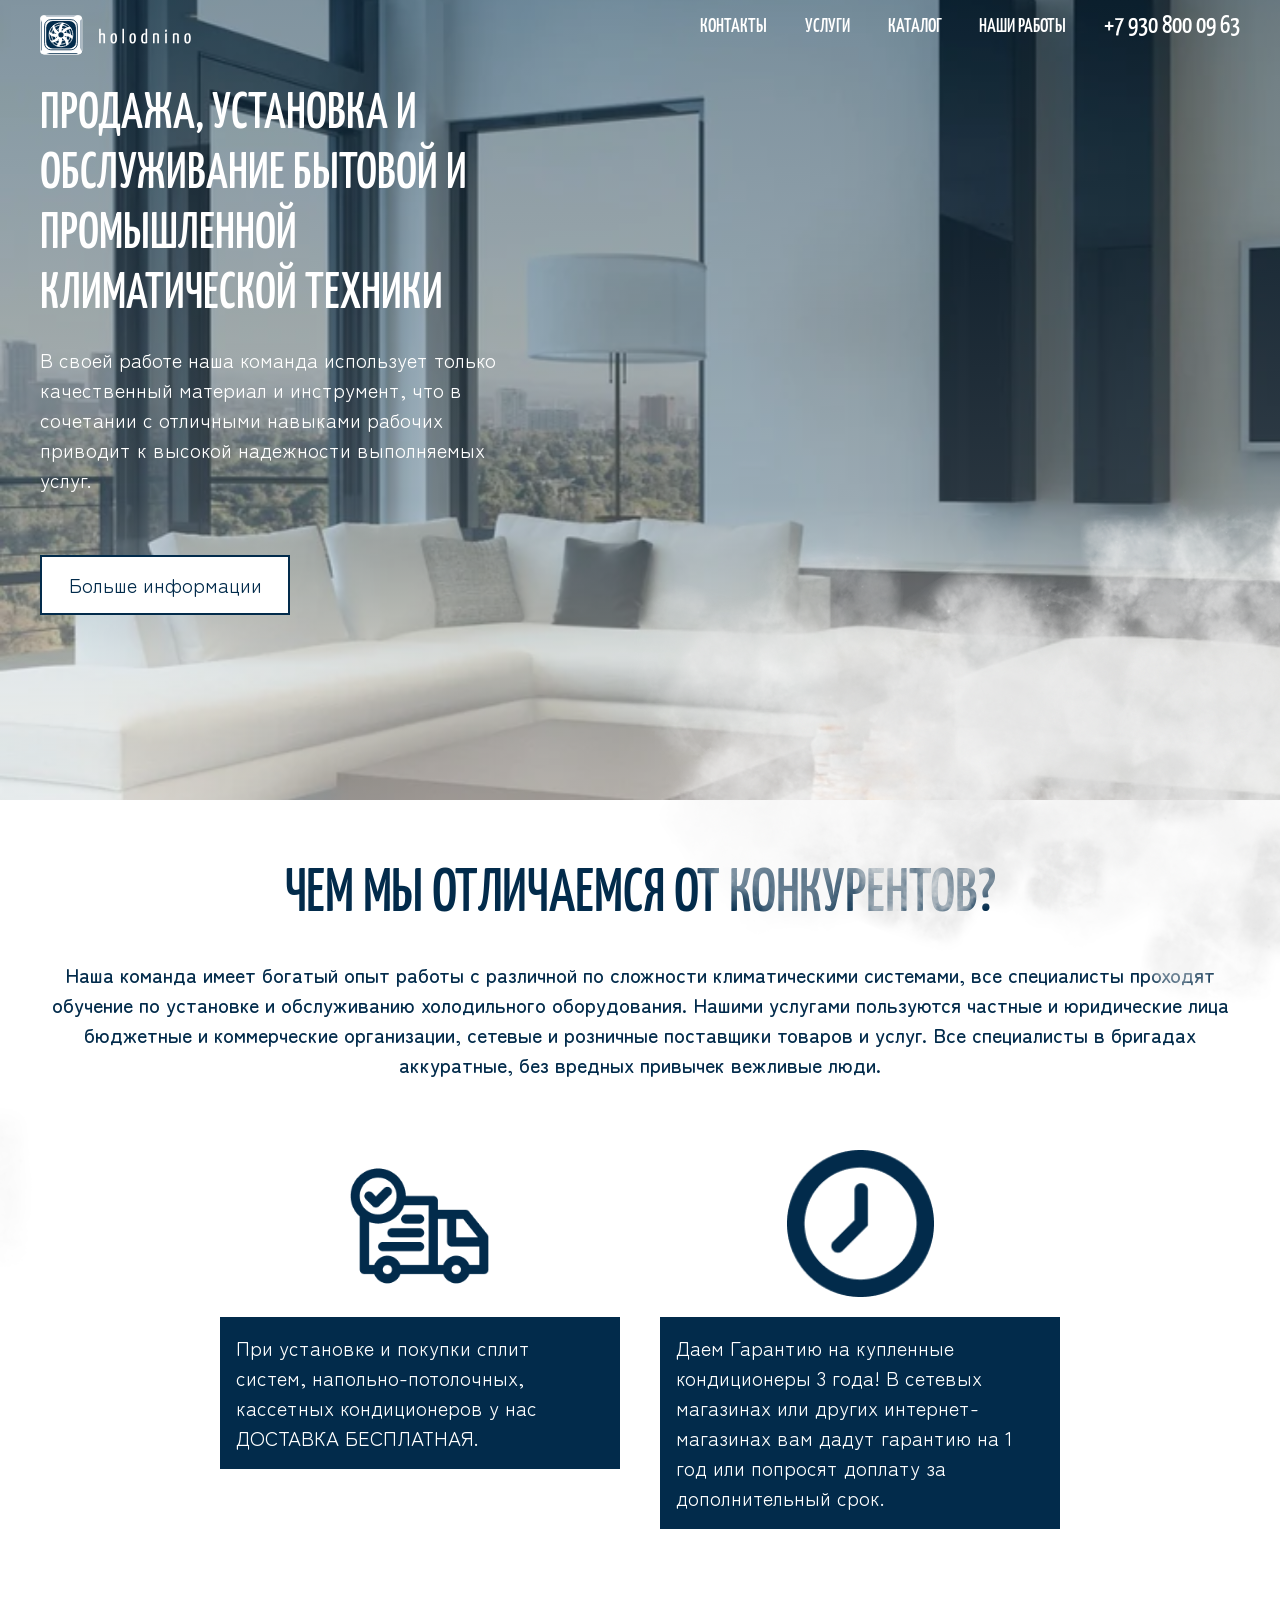
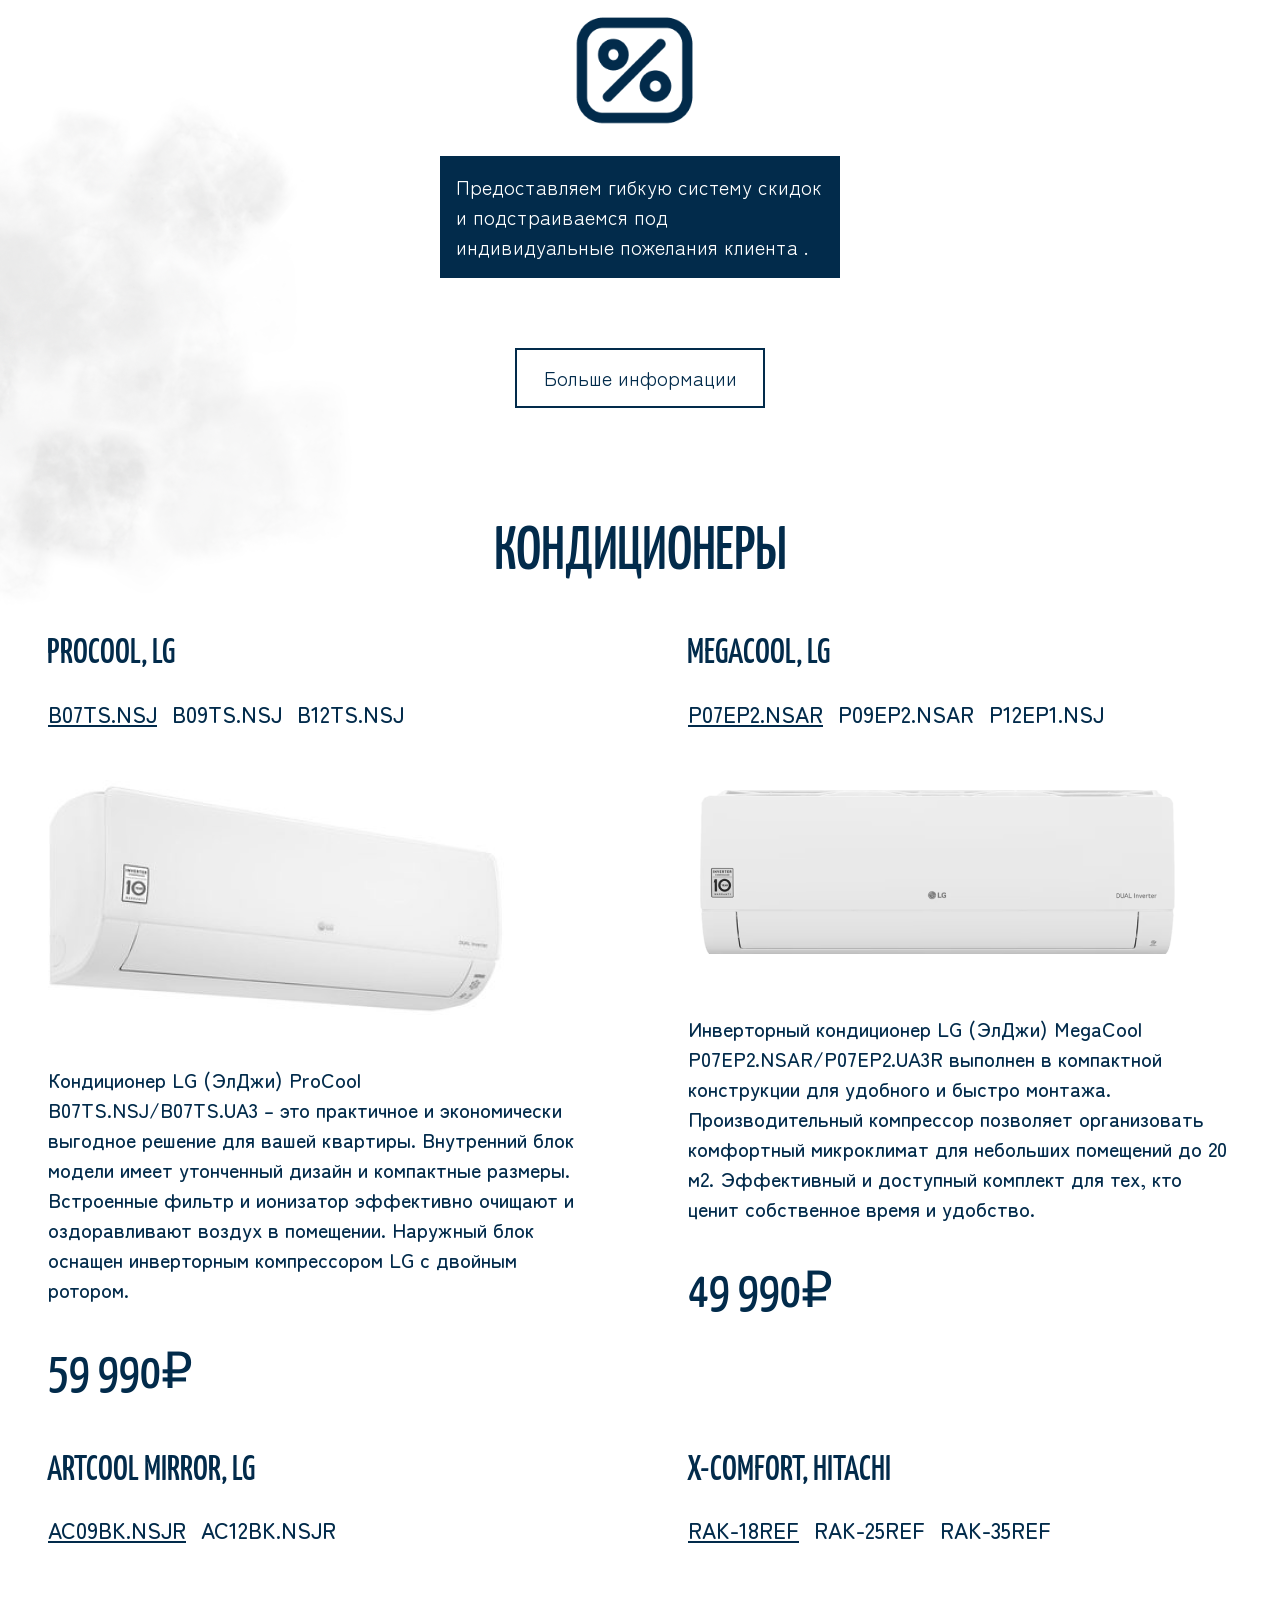
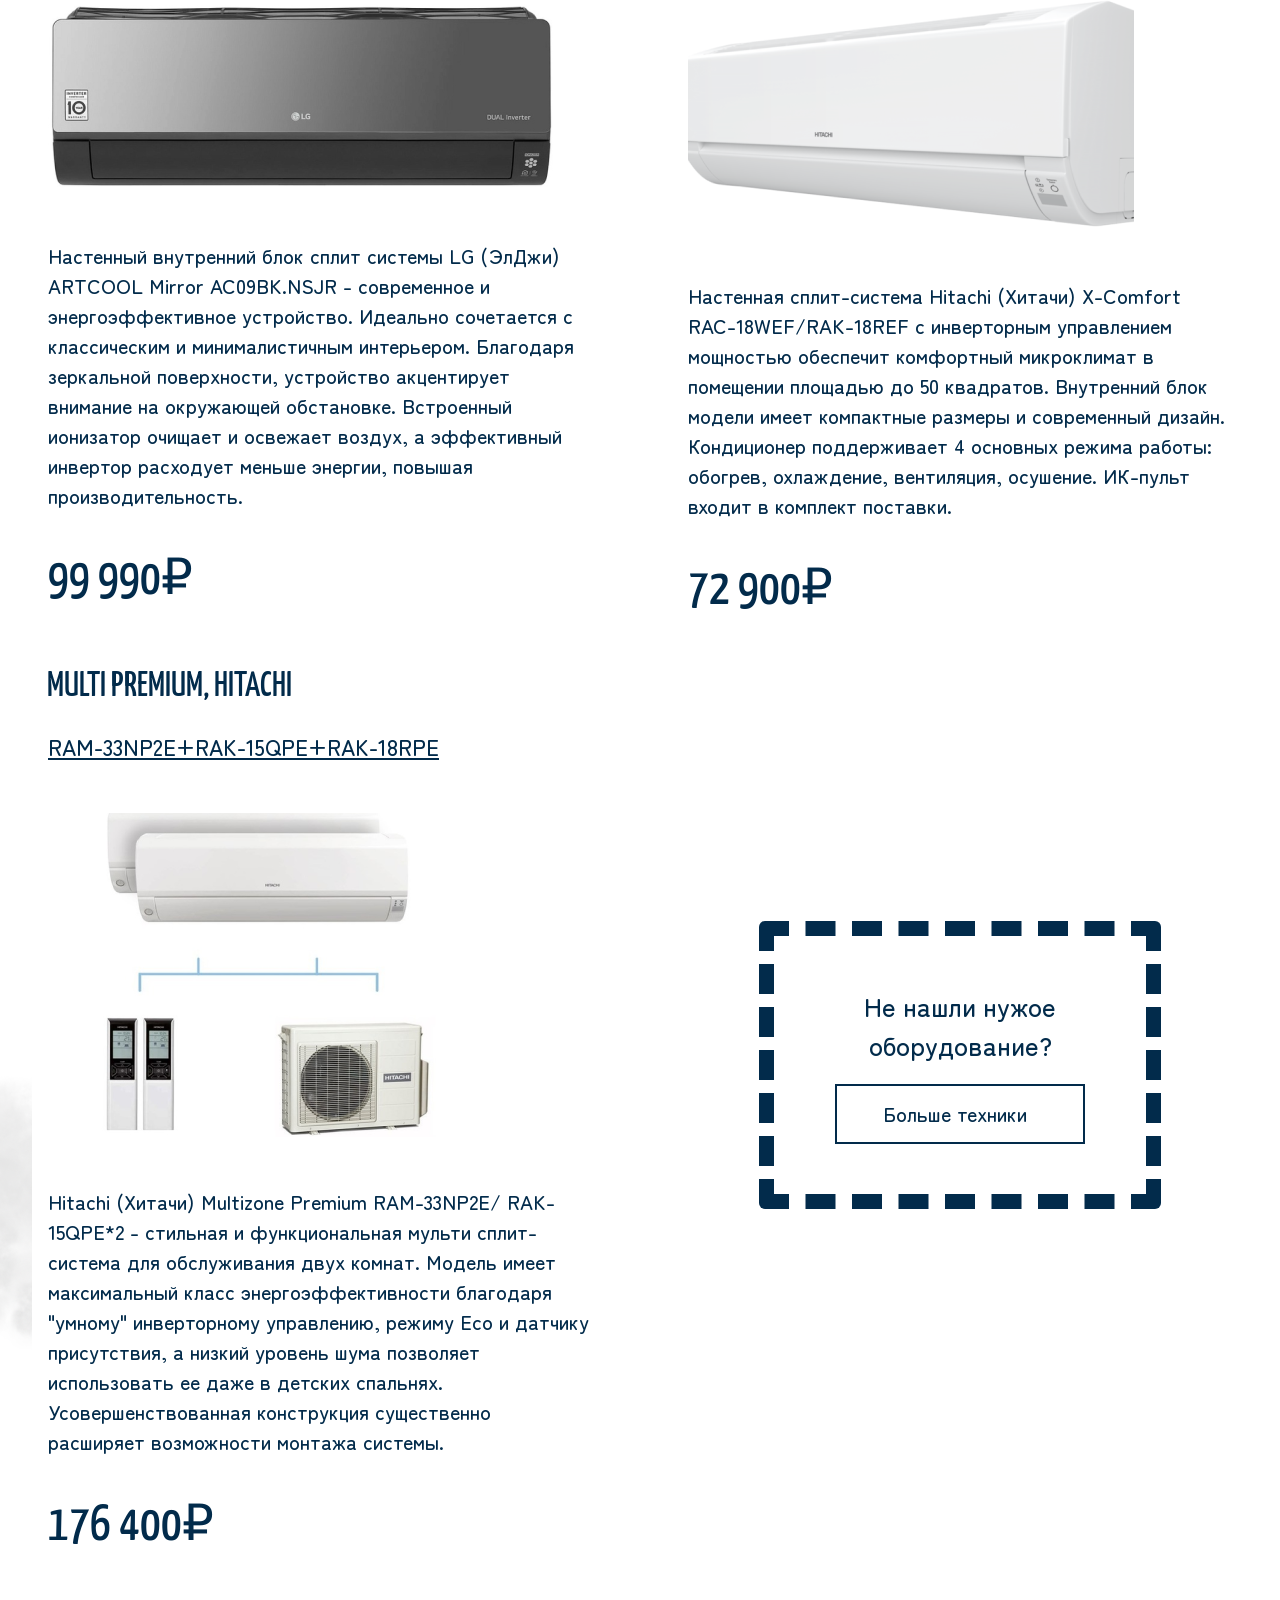
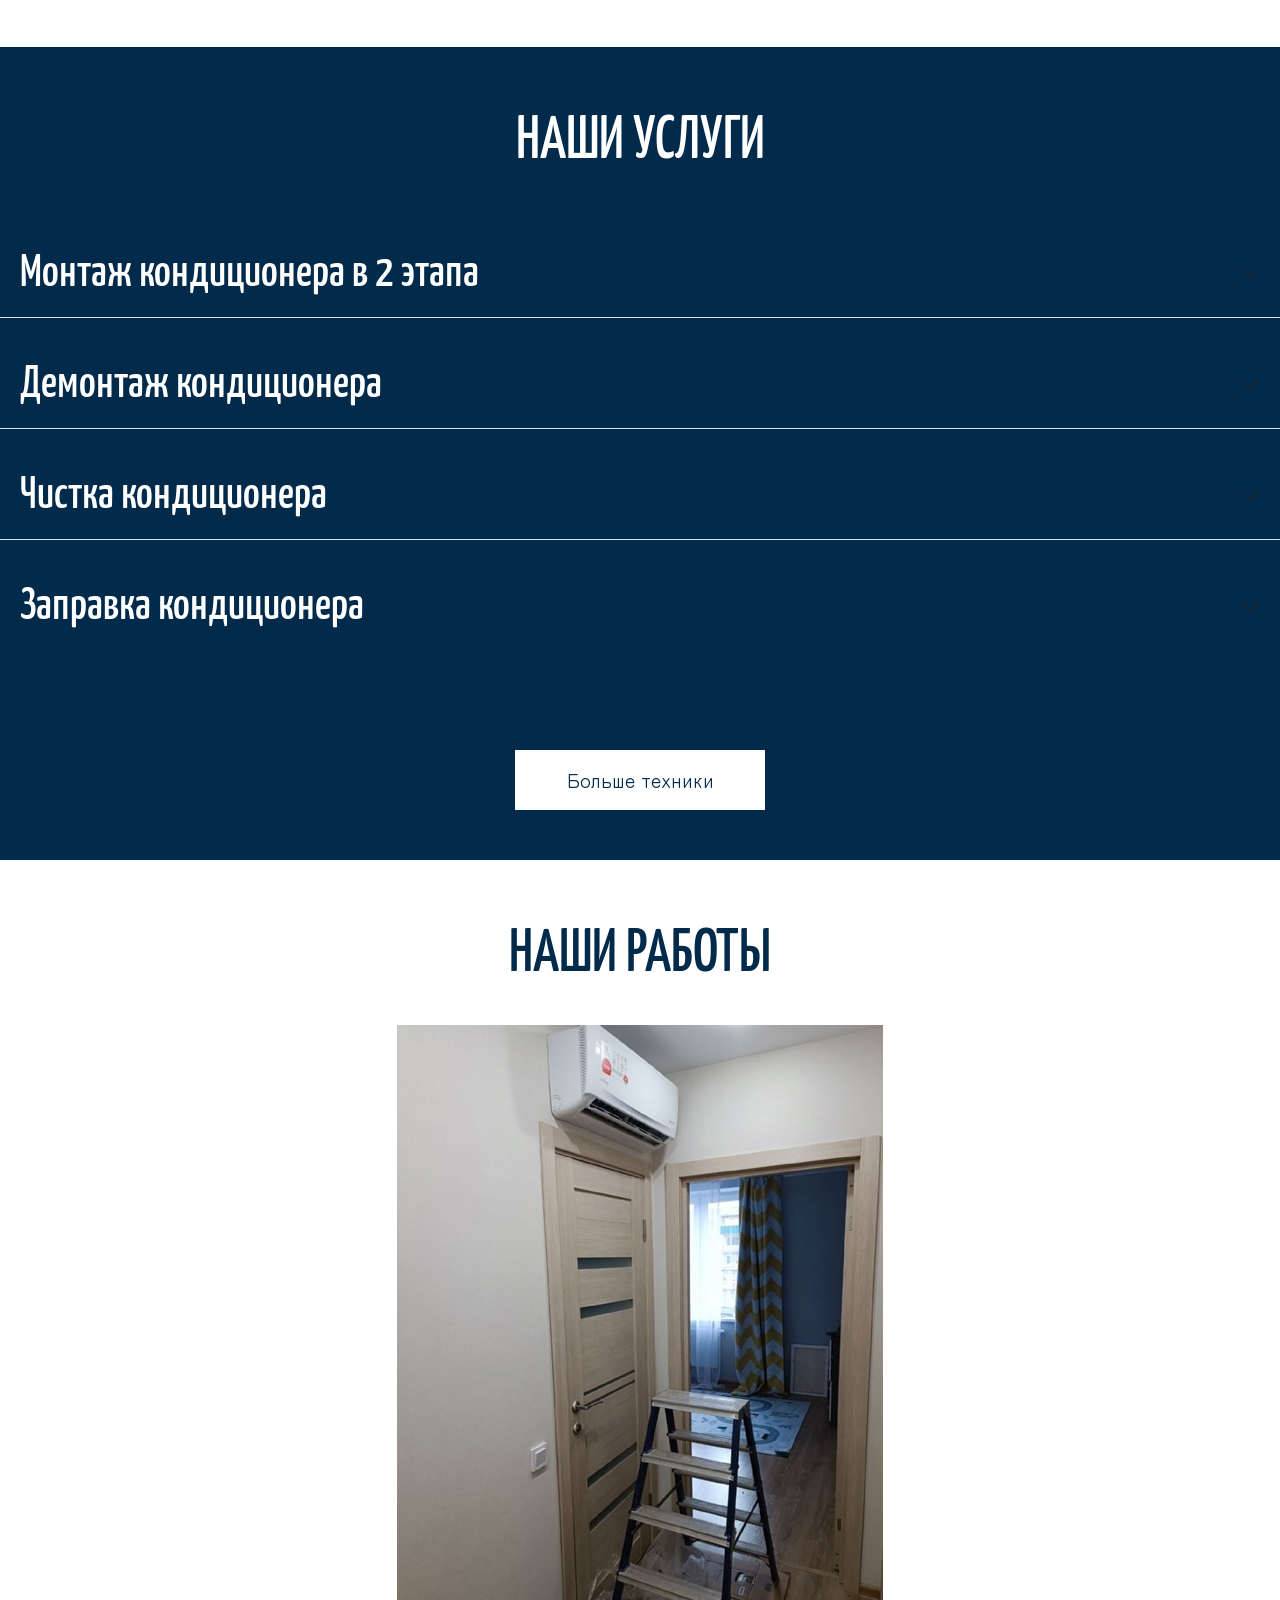
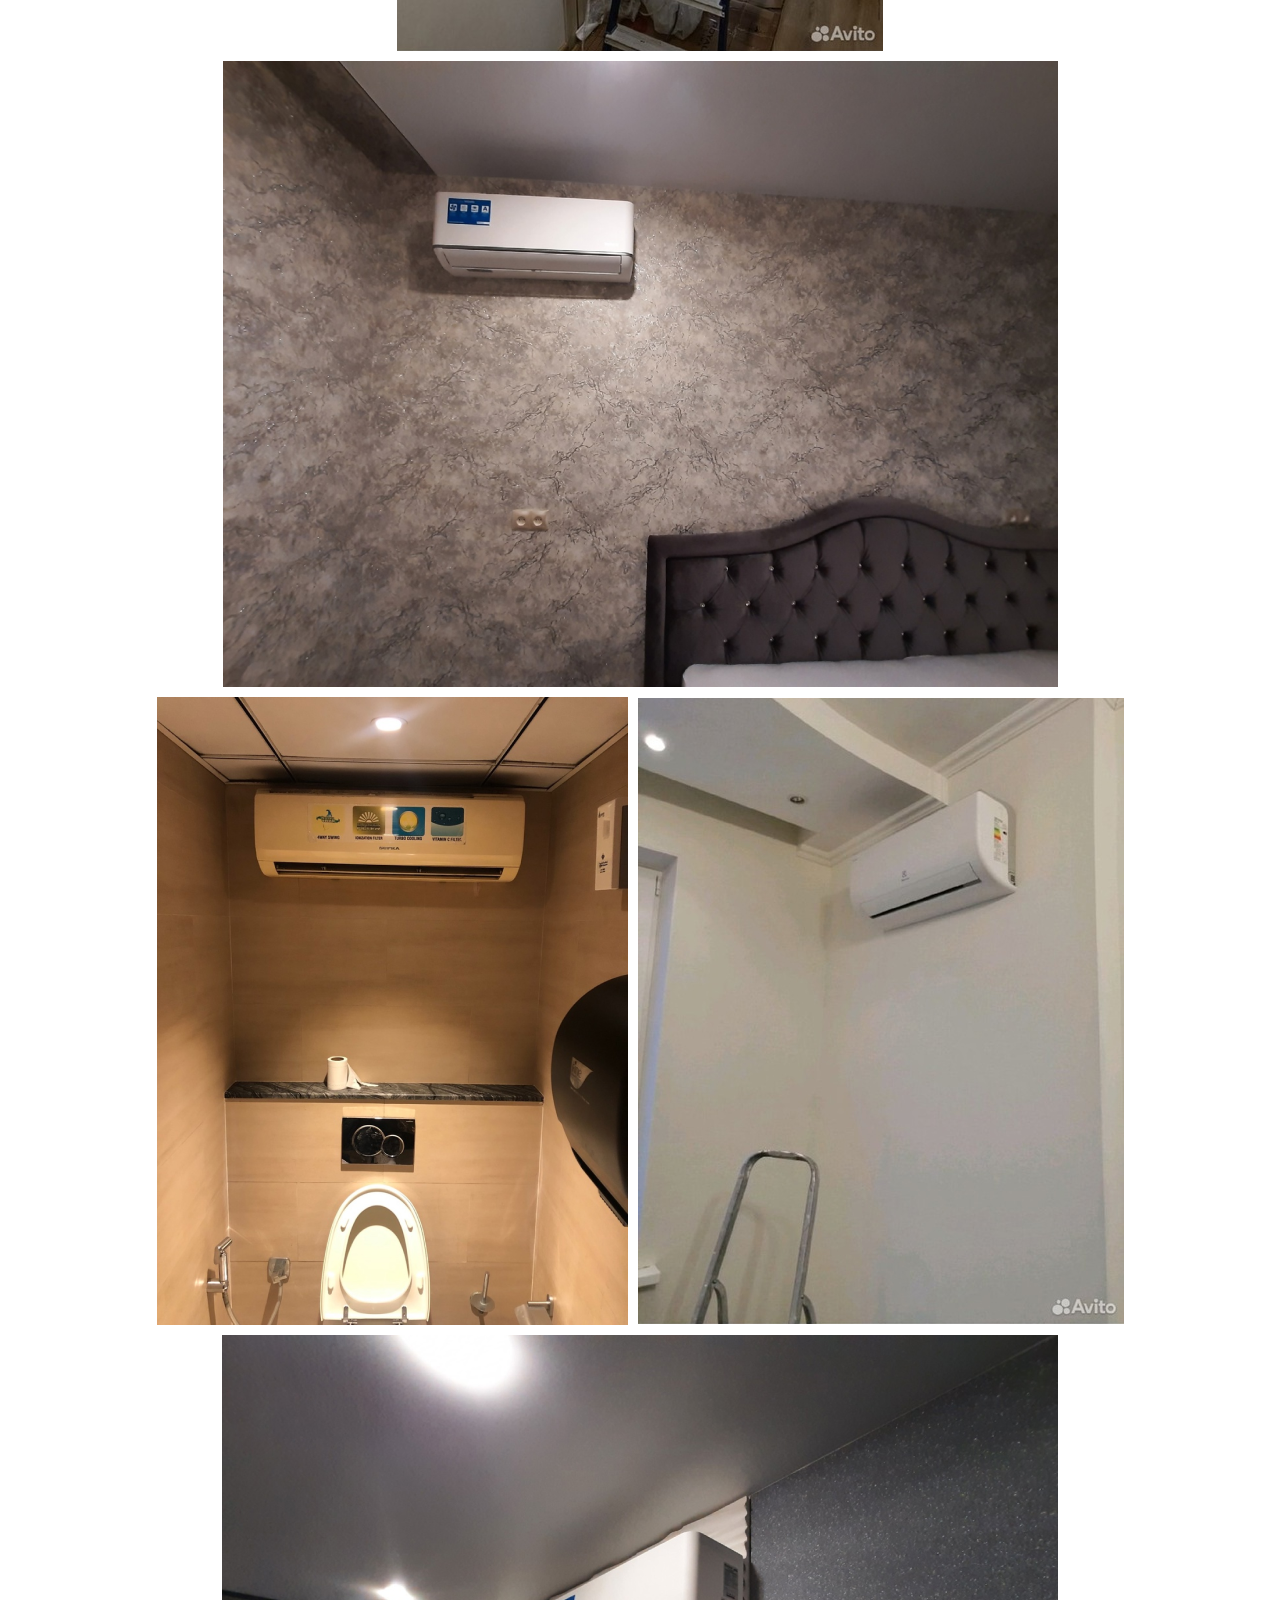
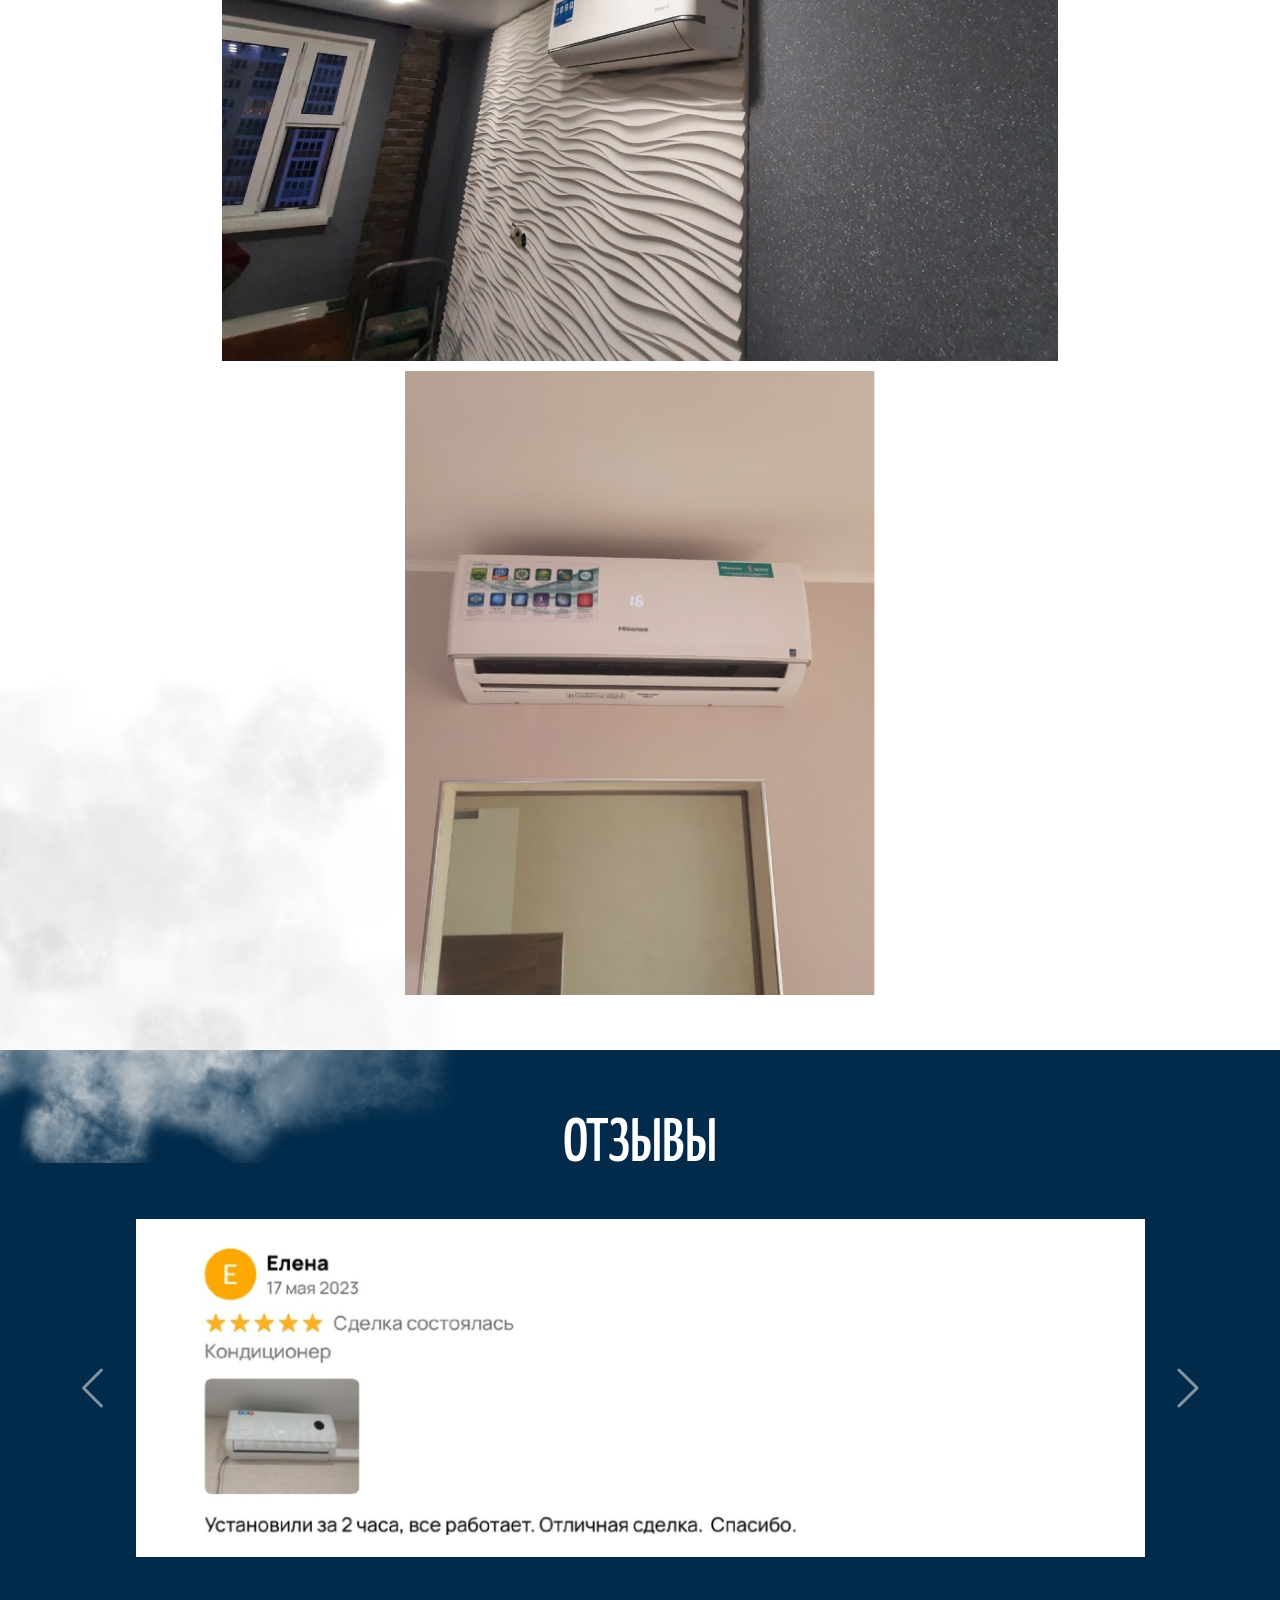
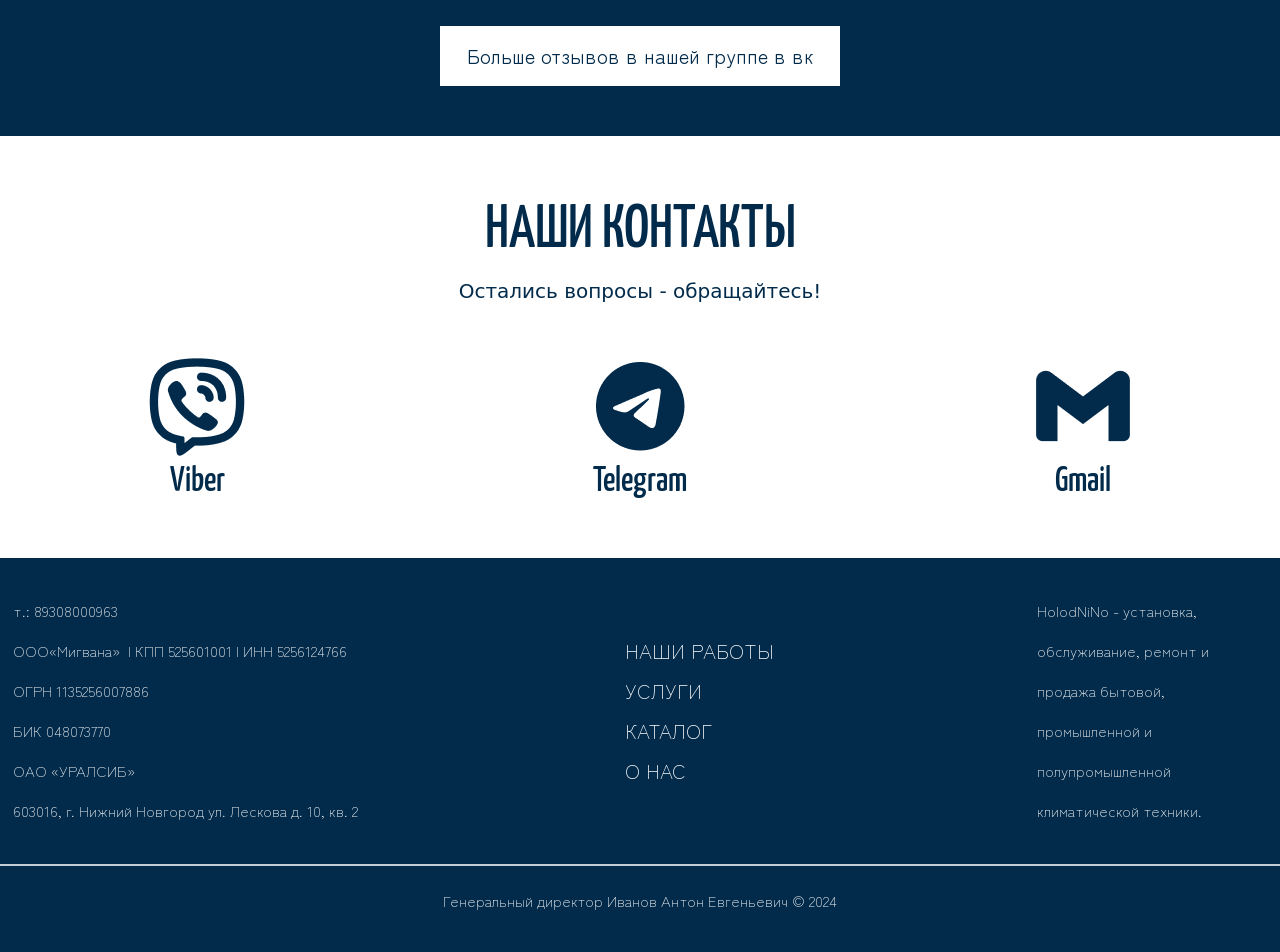
==== index.html @ f381e280 "Add files via upload" ====
<!DOCTYPE html>
<html lang="en">
<head>
    <meta charset="UTF-8">
    <meta name="viewport" content="width=device-width, initial-scale=1.0">
    <title>Document</title>
    <link rel="stylesheet" href="./style.css">
    <link href="https://cdn.jsdelivr.net/npm/bootstrap@5.3.3/dist/css/bootstrap.min.css" rel="stylesheet" integrity="sha384-QWTKZyjpPEjISv5WaRU9OFeRpok6YctnYmDr5pNlyT2bRjXh0JMhjY6hW+ALEwIH" crossorigin="anonymous">
</head>
<body>
    <script src="https://cdn.jsdelivr.net/npm/bootstrap@5.3.3/dist/js/bootstrap.bundle.min.js" integrity="sha384-YvpcrYf0tY3lHB60NNkmXc5s9fDVZLESaAA55NDzOxhy9GkcIdslK1eN7N6jIeHz" crossorigin="anonymous"></script>
    <div class="container-gl">
    <nav class="navbar bg-body-tertiary">
        <div class="container-fluid">
          <img src="./img/logo.svg" alt="Logo" height="24" class="d-inline-block align-text-top">
          <div class="hrefs" type="zag"><a href="#sec7"><p>контакты</p></a><a href="#sec4"><p>услуги</p></a><a href="#sec3"><p>каталог</p></a><a href="№sec6"><p>наши работы</p></a><p id="num">+7 930 800 09 63</p></a></div>
        </div>
      </nav>
      <div class="section-first" id="sec1">
        <div class="container-inside">
        <div class="zag">
          продажа, установка и обслуживание бытовой и
          промышленной климатической техники
        </div>
        <p>В своей работе наша команда использует только качественный материал и
          инструмент, что в сочетании с отличными навыками рабочих приводит к высокой надежности
          выполняемых услуг.</p>
        <a href="./str2.html"><button><p>Больше информации</p></button></a>
      </div>
    </div><div class="o" style="position: absolute;" >
        <img src="./img/abstract-smoke-cloud-texture-3sa1hg27vzfdxatm 3.svg" id="obl1" style="position:relative;">
        </div>
      </div>
    <div class="section-second" id="sec2">
      <div class="obl" style="position: absolute;" >
  <img src="./img/abstract-smoke-cloud-texture-3sa1hg27vzfdxatm 3.svg" id="obl2" style="position: relative;">
  </div>
<div class="container-differents">
<div class="zag">чем мы отличаемся от конкурентов?</div>
<div class="podzag">Наша команда имеет богатый
  опыт работы с различной по сложности климатическими системами, все специалисты проходят
  обучение по установке и обслуживанию холодильного оборудования. Нашими услугами
  пользуются частные и юридические лица бюджетные и коммерческие организации, сетевые и
  розничные поставщики товаров и услуг. Все специалисты в бригадах аккуратные, без вредных
  привычек вежливые люди.</div>
<div class="cards">
  <div class="card" style="width: 18rem;">
    <img src="./img/car.png" class="card-img-top" alt="...">
    <div class="card-body">
      <p class="card-text">При установке и покупки сплит систем, напольно-потолочных, кассетных кондиционеров у нас
        ДОСТАВКА БЕСПЛАТНАЯ.</p>
    </div>
  </div>
  <div class="card" style="width: 18rem;">
    <img src="./img/free-clock-part-2free-clock-2_svgrepo.com.png" class="card-img-top" alt="..." id="clock">
    <div class="card-body">
      <p class="card-text">Даем Гарантию на купленные кондиционеры 3 года! В сетевых магазинах или других интернет-
        магазинах вам дадут гарантию на 1 год или попросят доплату за дополнительный срок.</p>
    </div>
  </div>
  <div class="card" style="width: 18rem;">
    <img src="./img/discount_svgrepo.com.png" class="card-img-top" alt="...">
    <div class="card-body">
      <p class="card-text">Предоставляем гибкую систему скидок и подстраиваемся под индивидуальные пожелания
        клиента .</p>
    </div>
  </div>
</div>
<a href="./str2.html"><button><p>Больше информации</p></button></a>
</div>
    </div>
    <div class="section-third" id="sec3">
      <div class="obl3" style="position: absolute;" >
        <img src="./img/abstract-smoke-cloud-texture-3sa1hg27vzfdxatm 3.svg" id="obl3" style="position: relative;">
        </div>
        <div class="container-condei">
        <div class="zag" id="condei">Кондиционеры</div>
          <div class="cards">
            <div class="card mb-3" style="width: 18rem;">
              <div class="zag2">PROCOOL, lg</div>
              <div class="card-body">
                      <input checked type="radio" name="name1" id="input1">
                      <input type="radio" name="name1" id="input2">
                      <input type="radio" name="name1" id="input3">
                      <label for="input1" id="label1" >B07TS.NSJ</label>
                      <label for="input2" id="label2" >B09TS.NSJ</label>
                      <label for="input3" id="label3" >B12TS.NSJ</label>
                      <div class="perecluch">
                          <div class="text text1"><img src="./img/kond_pro_7.png">
                            Кондиционер LG (ЭлДжи) ProCool B07TS.NSJ/B07TS.UA3 – это практичное и экономически выгодное решение
                             для вашей квартиры. Внутренний блок модели имеет утонченный дизайн и компактные размеры. Встроенные
                              фильтр и ионизатор эффективно очищают и оздоравливают воздух в помещении. Наружный блок оснащен 
                              инверторным компрессором LG с двойным ротором.<h5 class="cena">59 990₽</h5>
              
                          </div>
                          <div class="text text2"><img src="./img/kond_pro_7.png">
                            LG (ЭлДжи) ProCool B09TS.NSJ/B09TS.UA3 представляет собой мощный инверторный кондиционер, 
                            изготовленный в тонком, изящном и эргономичном корпусе. Модель легко устанавливается на стену 
                            и занимает минимум свободного пространства. Шесть скоростей вентилятора, двойные автоматические 
                            жалюзи и контроль направления воздушного потока позволяют распределять охлажденный/нагретый воздух 
                            по комнате максимально равномерно.<h5 class="cena">63 990₽
                            </h5>
              
                          </div>
                          <div class="text text3"><img src="./img/kond_pro_7.png">
                            LG (ЭлДжи) ProCool B12TS.NSJ/B12TS.UA3 предназначен для обслуживания бытовых помещений 
                            размером 35 кв. метров. Кроме режимов тепло/холод, она также способна эффективно осушать и 
                            вентилировать воздух (встроенный во внутренний блок вентилятор имеет 6 скоростей работы). 
                            Также есть функции самодиагностики, автоматического перезапуска, голосового управления, 
                            ионизации воздуха и пр.<h5 class="cena">71 990₽</h5></div>
                            
                      </div>
            </div>
            </div> 
            <div class="card mb-3" style="width: 18rem;">
              <div class="zag2">MEGACOOL, lg</div>
                <div class="card-body">
                  <div class="section section-flags">
                    <div class="radio">
                        <input checked type="radio" name="name2" id="input4">
                        <input type="radio" name="name2" id="input5">
                        <input type="radio" name="name2" id="input6">
                        <label for="input4" id="label4" >P07EP2.NSAR</label>
                        <label for="input5" id="label5" >P09EP2.NSAR</label>
                        <label for="input6" id="label6" >P12EP1.NSJ</label>
                        <div class="perecluch">
                            <div class="text text4"><img src="./img/meg.png">
                            Инверторный кондиционер LG (ЭлДжи) MegaCool P07EP2.NSAR/P07EP2.UA3R выполнен в компактной конструкции для удобного и быстро монтажа. Производительный компрессор позволяет организовать комфортный микроклимат для небольших помещений до 20 м2. Эффективный и доступный комплект для тех, кто ценит собственное время и удобство.<h5 class="cena">49 990₽</h5>
                
                            </div>
                            <div class="text text5"><img src="./img/meg.png">
                              Современный настенный кондиционер LG (ЭлДжи) MegaCool P09EP2.NSAR/P09EP2.UA3R выполнен в минималистичном дизайне под любые интерьеры. Особая технология двойного ротора значительно повышает эффективность работы и скорость набора необходимой температуры. Внутренний блок управляется при помощи беспроводного пульта.
                              <h5 class="cena">52 990₽</h5>
                
                            </div>
                            <div class="text text6"><img src="./img/meg.png">
                              Инверторный кондиционер LG (ЭлДжи) MegaCool P12EP1.NSJ/P12EP1.UA3 выполнен в уникальной конструкции с уклонном в современный и минималистичный дизайн. Инверторная технология объединяет систему двойного ротора, что обеспечивает максимальное снижение энергопотребления всего комплекта. Внутренний модуль оснащен продвинутой системой распространения воздуха.<h5 class="cena">59 990₽</h5></div>
                        </div>
                    </div>
                </div>
                </div>
            </div>
            <div class="card mb-3" style="width: 18rem;">
              <div class="zag2">ARTCOOL Mirror, lg</div>
              <div class="card-body">
                <div class="section section-flags">
                  <div class="radio">
                      <input checked type="radio" name="name3" id="input7">
                      <input type="radio" name="name3" id="input8">
                      <input type="radio" name="name3" id="input9">
                      <label for="input7" id="label7" >AC09BK.NSJR</label>
                      <label for="input8" id="label8" >AC12BK.NSJR</label>
                      <div class="perecluch">
                          <div class="text text7"><img src="./img/artcool.png">
                            Настенный внутренний блок сплит системы LG (ЭлДжи) ARTCOOL Mirror AC09BK.NSJR - современное и энергоэффективное устройство. Идеально сочетается с классическим и минималистичным интерьером. Благодаря зеркальной поверхности, устройство акцентирует внимание на окружающей обстановке. Встроенный ионизатор очищает и освежает воздух, а эффективный инвертор расходует меньше энергии, повышая производительность.<h5 class="cena">99 990₽</h5>
                          </div>
                          <div class="text text8"><img src="./img/artcool.png">
                            Настенный кондиционер LG (ЭлДжи) ARTCOOL Mirror AC12BK.NSJR с зеркальным дизайном и качественным инвертором. Технологии, примененные при создании последнего, позволяют получить тихое, мощное и эффективное устройство для бытового применения. Автоматическое регулирование мощности для поддержания комфортной температуры, не расходуя лишнюю электроэнергию.<h5 class="cena">109 990₽</h5>
                          </div>
                      </div>
                  </div>
              </div>
              </div>
          </div>
          <div class="card mb-3" style="width: 18rem;">
            <div class="zag2">X-COMFORT, hitachi</div>
            <div class="card-body">
              <div class="section section-flags">
                <div class="radio">
                    <input checked type="radio" name="name4" id="input10">
                    <input type="radio" name="name4" id="input11">
                    <input type="radio" name="name4" id="input12">
                    <label for="input10" id="label10" >RAK-18REF</label>
                    <label for="input11" id="label11" >RAK-25REF</label>
                    <label for="input12" id="label12" >RAK-35REF</label>
                    <div class="perecluch">
                        <div class="text text10"><img src="./img/x-com 1.png">
                          Настенная сплит-система Hitachi (Хитачи) X-Comfort RAC-18WEF/RAK-18REF с инверторным управлением мощностью обеспечит комфортный микроклимат в помещении площадью до 50 квадратов. Внутренний блок модели имеет компактные размеры и современный дизайн. Кондиционер поддерживает 4 основных режима работы: обогрев, охлаждение, вентиляция, осушение. ИК-пульт входит в комплект поставки.<h5 class="cena">72 900₽</h5>
            
                        </div>
                        <div class="text text11"><img src="./img/x-com 1.png">
                          Настенный внутренний блок Hitachi (Хитачи) X-COMFORT RAK-25REF отличается современным дизайном и предназначен для бытового использования. Линейка представлена 4 моделями мощностью от 2,0 до 5,0 кВт. Данные кондиционеры оборудованы надежным инверторным компрессором, благодаря которому оборудование потребляет на порядок меньше электроэнергии и с высокой точностью поддерживает температуру воздуха в помещении.<h5 class="cena">76 900₽</h5>
            
                        </div>
                        <div class="text text12"><img src="./img/x-com 1.png">
                          Сплит-система Hitachi (Хитачи) X-Comfort RAC-35WEF/RAK-35REF относится к категории инверторного оборудования и устанавливается на стену. Ее мощности достаточно для кондиционирования и обогрева комнат площадью 35 м2. Также есть режимы осушения и вентиляции воздуха. Для обеспечения стабильной работы кондиционер использует функцию самодиагностики, при активации которой происходит автоматический поиск и устранение системы ошибок.<h5 class="cena">83 900₽</h5></div>
                    </div>
                </div>
            </div>
            </div>
        </div>
        <div class="card mb-3" style="width: 18rem;">
          <div class="zag2">MULTI PREMIUM, hitachi</div>
          <div class="card-body">
            <div class="section section-flags">
              <div class="radio">
                  <input checked type="radio" name="name5" id="input13">
                  <input type="radio" name="name5" id="input14">
                  <input type="radio" name="name5" id="input15">
                  <label for="input13" id="label13" >RAM-33NP2E+RAK-15QPE+RAK-18RPE</label>
                  <div class="perecluch">
                      <div class="text text13"><img src="./img/mult.png">
                      Hitachi (Хитачи) Multizone Premium RAM-33NP2E/ RAK-15QPE*2 - стильная и функциональная мульти сплит-система для обслуживания двух комнат. Модель имеет максимальный класс энергоэффективности благодаря "умному" инверторному управлению, режиму Eco и датчику присутствия, а низкий уровень шума позволяет использовать ее даже в детских спальнях. Усовершенствованная конструкция существенно расширяет возможности монтажа системы.<h5 class="cena">176 400₽</h5>
                      </div>
                  </div>
              </div>
          </div>
          </div>
      </div>
      
        <div class="card" id="dop">
          <div class="card-body">
            <p class="card-title">Не нашли нужое оборудование?</p>
            <a href="./str3.html"><button><p>Больше техники</p></button></a>
          </div>
        </div>
          </div>
          </div><div class="obl5" style="position: absolute;" >
            <img src="./img/abstract-smoke-cloud-texture-3sa1hg27vzfdxatm 3.svg" id="obl5" style="position: relative;">
          <div class="obl4" style="position: absolute;" >
            <img src="./img/abstract-smoke-cloud-texture-3sa1hg27vzfdxatm 3.svg" id="obl4" style="position: relative;">
            </div>
        </div>
            </div>
        <div class="section-forth" id="sec4">
          <div class="container-uslugi">
            <div class="zag" id="zag_usl">наши услуги</div>
            <div class="accordion accordion-flush" id="accordionFlushExample">
              <div class="accordion-item">
                <h2 class="accordion-header">
                  <button class="accordion-button collapsed" type="button" data-bs-toggle="collapse" data-bs-target="#flush-collapseOne" aria-expanded="false" aria-controls="flush-collapseOne">
                    Монтаж кондиционера в 2 этапа
                  </button>
                </h2>
                <div id="flush-collapseOne" class="accordion-collapse collapse" data-bs-parent="#accordionFlushExample">
                  <div class="accordion-body">
                    <p id="ust">
                    Установка кондиционера в два этапа подразумевает, что монтаж будет разделён на 2
                    части: В первый этап мы закладываем межблочную трассу кондиционера и
                    электрические соединения в стену и только после завершения ремонта в квартире
                    (подготовки стен), приступаем ко второму этапу монтажа и производим подключение
                    кондиционера, вакуумацию системы и запуск оборудования.<br>
                    <br>
                    Вы так же можете вызвать мастера на консультацию.  На месте он более точно и подробно
                    расскажет Вам о процессе установки кондиционера, рассчитает точную стоимость работ
                    по монтажу и начертит штробу для вашего кондиционера.</p>
                    <div class="steps">
                    <div class="f-step">
                      <p>Стоимость первого этапа установки стоит от <b>9 000</b> руб. в эту стоимость входит 4м
                        межблочной трассы для кондиционеров 7ки и 9ки до 3,2 кВт , укладка в штробу
                        (Штробление в зависимости от материала стены оплачивается отдельно)
                        </p>
                    </div>
                    <div class="sec_step">
                      Стоимость второго этапа установки <b>6000</b> руб.
                    </div>
                  </div>
                  </div>
                </div>
              </div>
              <div class="accordion-item">
                <h2 class="accordion-header">
                  <button class="accordion-button collapsed" type="button" data-bs-toggle="collapse" data-bs-target="#flush-collapseTwo" aria-expanded="false" aria-controls="flush-collapseTwo">
                    Демонтаж кондиционера
                  </button>
                </h2>
                <div id="flush-collapseTwo" class="accordion-collapse collapse" data-bs-parent="#accordionFlushExample">
                  <div class="accordion-body"><p>Для вас мы проведем:<br>
                    -Перегон хладагента во внешний блок<br>
                    -Демонтаж наружной части<br>
                    -Снятие со стены внутренней части</p>
                    <div class="f-step" id="dem">
                      <p>Демонтаж 5 тыс руб 
                        Демонтаж трассы 750р
                      </p>
                  </div>
                </div>
              </div>
              </div>
              <div class="accordion-item">
                <h2 class="accordion-header">
                  <button class="accordion-button collapsed" type="button" data-bs-toggle="collapse" data-bs-target="#flush-collapseThree" aria-expanded="false" aria-controls="flush-collapseThree">
                    Чистка кондиционера
                  </button>
                </h2>
                <div id="flush-collapseThree" class="accordion-collapse collapse" data-bs-parent="#accordionFlushExample">
                  <div class="accordion-body"><p>Для вас мы проведем:<br>
                    -Дезинфекцию и чистку радиатора, лотка, сливной трубки,
                    дренажной помпы.<br>
                    -Мойку фильтров и замену при необходимости (можете
                    приобрести у нас дополнительно плазменный и кахетиновые
                    фильтра, которые улучшают качество очистки воздуха и уменьшают
                    вредные примиси в воздухе)<br>
                    -Чистку наружного блока мойкой высокого давления от пуха, пыли,
                    грязи и прочих загрязнений.<br>
                    -Прочистку внутренних поверхностей лопастей вентилятора и при
                    необходимости полный разбор внутреннего блока.<br>
                    -Обработка парогенератором испарителя внутреннего блока сплит
                    ситсемы</p>
                    <div class="f-step" id="chist">
                      Стоимость чистки зависит от мощности кондиционера, степени
загрязнения, скидка при обслуживании кондиционеров более
одной единицы.
                    </div>
                  </div>
                </div>
              </div>
              <div class="accordion-item">
                <h2 class="accordion-header">
                  <button class="accordion-button collapsed" type="button" data-bs-toggle="collapse" data-bs-target="#flush-collapseFour" aria-expanded="false" aria-controls="flush-collapseFour">
                    Заправка кондиционера
                  </button>
                </h2>
                <div id="flush-collapseFour" class="accordion-collapse collapse" data-bs-parent="#accordionFlushExample">
                  <div class="accordion-body"><p id="textp">Если Ваш кондиционер начал дуть теплым воздухом, значит в
                    каком то месте есть утечка и фреон испарился, пришло время его
                    заправить. Мы сможем найти утечку и устранить ее, для
                    исключения дальнейших трат ваших денег.
                    Существует нормированная утечка хладагента, и раз в 5 лет
                    наступает необходимость дозаправить кондиционер. У нас самые
                    дешевые цены по дозаправке бытовых кондиционеров от 1000р
                    При установке нового кондиционера заправка не требуется, так как
                    необходимый уровень фриона уже закачан в наружный блок
                    кондиционера, необходима заправка при не стандартном монтаже
                    когда трасса больше 5 м.
                    Может потребоваться дозаправка при установке б/у, старого
                    кондиционера при не правильном демонтаже.</p>
                  <div class="f-step" id="zap">Рекомендуем совместно с чисткой провести комплексное
                    обслуживание кондиционера. При комплексном обслуживании
                    специалист проверит все рабочии параметры кондиционера и
                    выявит отклонения от нормы и предотвратит траты на ремонт.
                    Рекомендуется раз в год проводить техническое обслуживание.</div> 
                </div>
                </div>
              </div>
            </div>
            <a href="./str3.html"><button><p>Больше техники</p></button></a>
          </div>
          <div class="obl6" style="position: absolute;" >
            <img src="./img/abstract-smoke-cloud-texture-3sa1hg27vzfdxatm 3.svg" id="obl6" style="position: absolute;">
            </div>
        </div>
        <div class="section-fifth" id="sec5">
          <div class="container-rabota">
            <div class="zag">наши работы</div>
            <div class="galery">
              <img src="./img/работы5 1.png" id="foto1">
              <img src="./img/работы2 1.png"id="foto2">
              <img src="./img/работы3 1.png"id="foto3">
              <img src="./img/работы4 1.png"id="foto4">
              <img src="./img/работы1 1.png"id="foto5">
              <img src="./img/работы6 1.png" id="foto6">
            </div>
          </div>
        </div>
        <div class="section-sixs" id="sec6" >
          <div class="obl7" style="position: absolute;" >
            <img src="./img/abstract-smoke-cloud-texture-3sa1hg27vzfdxatm 3.svg" id="obl7" style="position: absolute;">
            </div>
          <div class="container-otzivi">
            <div class="zag">отзывы</div>
              <div id="carouselExample" class="carousel slide">
                <div class="carousel-inner">
                  <div class="carousel-item active">
                    <img src="./img/otz1.svg" class="d-block w-100" alt="...">
                  </div>
                  <div class="carousel-item">
                    <img src="./img/otz2.svg" class="d-block w-100" alt="...">
                  </div>
                  <div class="carousel-item">
                    <img src="./img/otz3.svg" class="d-block w-100" alt="...">
                  </div>
                  <div class="carousel-item">
                    <img src="./img/otz4.svg"  class="d-block w-100" alt="...">
                  </div>
                  <div class="carousel-item">
                    <img src="./img/otz5.svg"  class="d-block w-100" alt="...">
                  </div>
                  <div class="carousel-item">
                    <img src="./img/otz6.svg"  class="d-block w-100" alt="...">
                  </div>
                </div>
                <button class="carousel-control-prev" type="button" data-bs-target="#carouselExample" data-bs-slide="prev">
                  <span class="carousel-control-prev-icon" aria-hidden="true"></span>
                  <span class="visually-hidden">Previous</span>
                </button>
                <button class="carousel-control-next" type="button" data-bs-target="#carouselExample" data-bs-slide="next">
                  <span class="carousel-control-next-icon" aria-hidden="true"></span>
                  <span class="visually-hidden">Next</span>
                </button>
              </div>
              <a href="https://vk.com/holodnino?from=search"><button><p>Больше отзывов в нашей группе в вк</p></button></a>
            
          </div>
          <div class="obl8" style="position: absolute;" >
            <img src="./img/abstract-smoke-cloud-texture-3sa1hg27vzfdxatm 3.svg" id="obl8" style="position: absolute;">
            </div>
        </div>
        <div class="section-seven" id="sec7">
          <div class="container-soc">
            <div class="zag">
              наши контакты
            </div>
            <div class="podzag">
              Остались вопросы - обращайтесь!
            </div>
<div class="icons">
  <a href="#">
  <div class="card-icon">
    <img src="./img/viber_svgrepo.com.png" alt="">
    <div class="zag2">Viber</div>
  </div></a><a href="#">
  <div class="card-icon">
    <img src="./img/telegram_svgrepo.com.png" alt="">
    <div class="zag2">Telegram</div>
  </div></a><a href="#">
  <div class="card-icon">
    <img src="./img/gmail_svgrepo.com.png" alt="">
    <div class="zag2">Gmail</div>
  </div></a>
</div>
          </div>
        </div>
        <div class="section-footer" style="width: 100%;">
<div class="container-footer">
  <div class="information">
    <div class="left">т.: 89308000963<br>
      ООО«Мигвана» 
      |   КПП 525601001
      |   ИНН 5256124766<br>
      ОГРН 1135256007886<br>
      БИК 048073770 <br>
      ОАО «УРАЛСИБ»<br>
      603016, г. Нижний Новгород
      ул. Лескова д. 10, кв. 2
      </div>
    <div class="mid"><div class="hrefs">
      <a href="#sec5">Наши работы</a>
      <a href="#sec4">услуги</a>
      <a href="#sec3">каталог</a>
      <a href="#sec1">о нас</a>
    </div></div>
    <div class="right">HolodNiNo - установка, обслуживание, ремонт и продажа бытовой,
      промышленной и полупромышленной климатической техники.</div>
    
  </div>
  <div class="director">
    <p>Генеральный директор Иванов Антон Евгеньевич 
      © 2024</p>
  </div>
</div>
        </div>
    </div>
    
</body>
</html>
---- style.css ----
@import url('./fontstyle.css');
body{
    align-items: center;
    display: flex;
    justify-content: center;
    flex-direction: column;
    width: 100%;

}
.hrefs{
    font-family: 'Yan';
    font-size: 25px;
    font-weight: 500;
    text-transform: uppercase;
    display: flex;
    align-items: center;
    justify-content: space-between;
    width: 45%;
}
.hrefs p{
     color: white;
}
.hrefs a{
text-decoration: none;
}
nav img{
    height: 40px;
}
#num{
    font-size: 35px;
}
.container-gl{
    width:1920px;
    background-image: url(./img/Frame\ 2.svg);
    background-size:contain;
    background-repeat: no-repeat;
    height: 850px;
    padding: 0 40px;

}
.bg-body-tertiary{
    --bs-bg-opacity: 0 !important;
}
.section-first{
    display: flex;
    align-items: center;
    height: 700px;
}
.container-fluid{
    padding: 0 !important;
}
.section-first .zag{
    color: white;
    font-size: 60px;
    font-family: 'Yan';
    font-weight: 500;
    text-transform: uppercase;
    line-height: 120%;
}
.container-inside{
    width: 39%;
    display: flex;
    flex-direction: column;
    justify-content: space-between;
}
.container-inside p{
    font-family: 'Zen';
    color: white;
    font-size: 20px;
    font-weight: 300;
    margin: 0;

}
.container-inside a button{
    width: 250px;
    height: 60px;
    font-family: 'Zen';
    font-size: 20px;
    font-weight: 300;
    background-color:#022B4B;
    border: #022B4B 2px solid;
    color:#022B4B;
    margin: 60px 0 0 0;
    transition: 0.5s;
    z-index: 1;
    position: relative;
}
.container-inside a button:hover::before{
    transform-origin: top;
    transition: transform 0.2s ease;
    transform: scaleX(0);
    
}
.container-inside a button::before{
    content: "";
    position: absolute;
    top: 0%;
    left: 0%;
    width: 100%;
    height: 100%;
    background:#ffffff;
    z-index: -1;
    transform-origin: top;
    transition: transform 1s ease;
    transform: scaleX(1);
}
.container-inside a button p{
    margin: 0;
    color: #022B4B;
    transition: 0.3s;
}
.container-inside a button:hover p{
    color: #ffffff; 
}

.container-inside a{
    z-index: 1;
}
#obl1{
    transform: translateX(300px);
    transition: 3s;
    z-index: 1;
}
#obl1:hover{
    transform: translateX(500px);
}

.o{
    height: 520px;
    overflow: hidden;
    top: 490px;
    display: flex;
    justify-content: flex-end;
    width: 1875px;
    z-index: 0;
}
.section-second{
    width: 100%;
    display: flex;
    align-items: center;
    justify-content: center;
    flex-direction: column;
    font-family: 'Zen';
    padding: 50px;
}
.section-second p{
    color: #ffffff;
    font-size: 20px;
    font-weight: 300;
}
.container-differents{
    display: flex;
    align-items: center;
    justify-content: center;
    flex-direction: column;
    width: 1920px !important;
}
.obl{
        height: 520px;
        overflow: hidden;
        display: flex;
        width: 1375px;
        transform: translateX(-270px) translateY(-350px);
    z-index: 0;
}
#obl2{
    transform: translateX(-650px)translateY(0px);
    transition: 3s;
}
#obl2:hover{
    transform: translateX(-800px)translateY(0px);
}
.section-second .cards{
    display: flex;
    flex-direction: row;
    justify-content: space-between;
    width: 85%;
}
.section-second .card{
    border: none !important;
    width: 25rem !important;
    align-items: center;
}
.section-second .card img{
    width: 187px;
    height: auto;
    padding: 20px;
}
#clo{
    width: 186px;
    height: auto;
    padding: 20px;
    
}
.section-second .card-body{
background-color: #022B4B;
height: auto;
width: 25rem ;
flex: 0 0 auto;
}
.section-second .podzag{
    font-size: 20px;
    color: #022B4B;
    display: flex;
    text-align: center;
    width: 1647px;
    padding: 0px  0 30px 0;
}
.zag{
    color: #022B4B;
    font-size: 60px;
    font-family: 'Yan';
    font-weight: 500;
    text-transform: uppercase;
    padding-bottom: 20px;
}
.container-differents button{
    width: 250px;
    height: 60px;
    font-family: 'Zen';
    font-size: 20px;
    font-weight: 300;
    background-color:#022B4B;
    border: #022B4B 2px solid;
    color:#ffffff;
    margin: 50px 0 0 0;
    transition: 0.5s;
    z-index: 1;
    position: relative;
}
.container-differents button:hover::before{
    transform-origin: top;
    transition: transform 0.2s ease;
    transform: scaleX(0);
    
}
.container-differents button::before{
    content: "";
    position: absolute;
    top: 0%;
    left: 0%;
    width: 100%;
    height: 100%;
    background:#ffffff;
    z-index: -1;
    transform-origin: top;
    transition: transform 1s ease;
    transform: scaleX(1);
}
.container-differents button p{
    margin: 0;
    color: #022B4B;
    transition: 0.3s;
}
.container-differents button:hover p{
    color: #ffffff; 
}
.section-third{
    display: flex;
    flex-direction: column;
    width: 100%;
    align-items: center;
    justify-content: center;
    padding: 50px 0;
    
}
.section-third .container-condei{
    width: 1920px;
    display: flex;
    align-items: center;
    justify-content: center;
    flex-direction: column;
}
.section-third .text{
    display: none;
    color: #022B4B;
    font-size: 20px;
    font-family: 'Zen';
    font-weight: 500;
}
.obl3{
    transform: translateY(-1050px);
    width: 1920px;
    overflow: hidden;
}
#obl3{
    transition: 4.5s;
    transform:translateX(-600px);
    
}
#obl3:hover{
    transform:translateX(-900px);
}
.obl4{
    transform: translateY(330px);
    width: 1920px;
    overflow: hidden;
    z-index: 0;
}
#obl4{
    transition: 4.5s;
    transform:translateX(1600px)
}
#obl4:hover{
    transform:translateX(1900px);
}
.container-condei input{
    display: none;
}
 #input1:checked ~ .perecluch .text1,
 #input2:checked ~ .perecluch .text2,
 #input3:checked ~ .perecluch .text3{
    display: block;
}
 #input1:checked ~  #label1,
 #input2:checked ~  #label2,
 #input3:checked ~  #label3{
    text-decoration: underline;
}
#input4:checked ~ .perecluch .text4,
#input5:checked ~ .perecluch .text5,
#input6:checked ~ .perecluch .text6{
   display: block;
}
#input4:checked ~  #label4,
#input5:checked ~  #label5,
#input6:checked ~  #label6{
   text-decoration: underline;
}

#input7:checked ~ .perecluch .text7,
#input8:checked ~ .perecluch .text8,
#input9:checked ~ .perecluch .text9{
   display: block;
}
#input7:checked ~  #label7,
#input8:checked ~  #label8,
#input9:checked ~  #label9{
   text-decoration: underline;
}

#input10:checked ~ .perecluch .text10,
#input11:checked ~ .perecluch .text11,
#input12:checked ~ .perecluch .text12{
   display: block;
}
#input10:checked ~  #label10,
#input11:checked ~  #label11,
#input12:checked ~  #label12{
   text-decoration: underline;
}

#input13:checked ~ .perecluch .text13,
#input14:checked ~ .perecluch .text14,
#input15:checked ~ .perecluch .text15{
   display: block;
}
#input13:checked ~  #label13,
#input14:checked ~  #label14,
#input15:checked ~  #label15{
   text-decoration: underline;
}
.cards{
    display: flex;
    flex-direction: row;
    align-items: flex-start;
    justify-content: space-between;
    flex-wrap: wrap;
}
.card{
    width: 576px !important;
    border: none !important;
    z-index: 1;
}
#dop{
    width: 402px !important;
    margin: 260px 87px 0;
    border:#022B4B 15px dashed !important;
    padding: 50px;

}
.zag2{
    color: #022B4B;
    font-size: 45px;
    font-family: 'Yan';
    font-weight: 500;
    text-transform: uppercase;
    padding-left: 15px;
}
#condei{
    padding-bottom: 30px;
}
label{
    color: #022B4B;
    font-size: 26px;
    font-family: 'Zen';
    font-weight: 500;
    text-transform: uppercase;
    padding-right: 10px;
    
}
h5.cena{
    padding-top: 40px;
    color: #022B4B;
    font-size: 50px;
    font-family: 'Yan';
    font-weight: 500;
}
.card img{
    padding: 50px 60px 50px 0px;
}
div#dop.card p{
    color: #022B4B;
    font-size: 20px;
    font-family: 'Zen';
    font-weight: 500;
    padding-right: 10px;

}
div#dop.card .card-body{
    padding: 0;
    display: flex;
    flex-direction: column;
    align-items: center;
    justify-content: center;

}
div#dop.card .card-title{
    padding: 0;
    margin-bottom: 20px;
    text-align: center;
    font-size: 26px;
}
#dop button{
    width: 250px;
    height: 60px;
    font-family: 'Zen';
    font-size: 20px;
    font-weight: 300;
    background-color:#022B4B;
    border: #022B4B 2px solid;
    color:#ffffff;
    transition: 0.5s;
    z-index: 1;
    position: relative;
}
#dop button:hover::before{
    transform-origin: top;
    transition: transform 0.2s ease;
    transform: scaleX(0);
    
}
#dop button::before{
    content: "";
    position: absolute;
    top: 0%;
    left: 0%;
    width: 100%;
    height: 100%;
    background:#ffffff;
    z-index: -1;
    transform-origin: top;
    transition: transform 1s ease;
    transform: scaleX(1);
}
#dop button p{
    margin: 0;
    color: #022B4B;
    transition: 0.3s;
}
#dop button:hover p{
    color: #ffffff; 
}
.section-forth{
    display: flex;
    width: 100%;
    align-items: center;
    justify-content: center;
    background-color: #022B4B;
    padding: 50px 0;
    flex-direction: column;
}
.container-uslugi{
    width: 1920px;
    display: flex;
    flex-direction: column;
    align-items: center;
    justify-content: center;
}
#zag_usl{
    color: #ffffff;
}
#accordionFlushExample{
    width: 100%;
    --bs-accordion-bg:#022B4B;
    z-index: 1;
}
button.accordion-button.collapsed{
    color: #ffffff;
    padding-top: 40px;
    font-size: 45px;
    font-family: 'Yan';
    font-weight: 400;

}.accordion-button:focus{
    color: #ffffff;
    padding-top: 40px;
    font-size: 45px;
    font-family: 'Yan';
    font-weight: 400;
}
.accordion-button:not(.collapsed){
    color: #ffffff !important;
    padding-top: 40px;
    font-size: 45px;
    font-family: 'Yan';
    font-weight: 400;
    background-color: #022B4B !important;
    box-shadow: none !important;
}
div.accordion-body{
    color: #ffffff;
    font-size: 20px;
    display: flex;
    flex-direction: row;
    justify-content: space-between;
}
div.accordion-body #ust{
width: 900px;
font-family: 'Zen';
font-size: 20px;
font-weight: 300;
}
.steps{
margin-left: 300px;
font-family: 'Zen';
font-size: 20px;
font-weight: 300;
}
div.f-step{
    width: 700px;
    border:#ffffff 10px dashed !important;
    padding: 20px;
    margin-bottom: 20px;
    display: flex;
    align-items: center;
    justify-content: center;
}
div.accordion-body p{
    width: 900px;
}
div.sec_step{
    width: 700px;
    border:#ffffff 10px dashed !important;
    padding: 20px;
    margin-bottom: 20px;
}
div.f-step p{
    margin: 0;
}
b{
    font-size: 25px;
}
.obl5{
    width: 1920px;
    transform: translateY(960px);
    overflow: hidden;
    
}
#obl5{
    transform: translateX(-300px);
    height: 400px;
    width: auto;
    transition: 4.5s;
    z-index: 2;
}
#obl5:hover{
    transform: translateX(-700px);
}
.obl6 {
    width: 1920px;
    transform: translateY(400px);
    height: 500px;
    overflow: hidden;
    z-index: 0;
}
#obl6 {
    transform: translateX(1550px);
    transition: 1.6s;
    z-index: 2;
}
#obl6:hover{
    transform: translateX(1700px);
}
.container-uslugi a button{
    width: 250px;
    height: 60px;
    font-family: 'Zen';
    font-size: 20px;
    font-weight: 300;
    background-color:#022B4B;
    border: #ffffff 2px solid;
    color:#ffffff;
    margin: 100px 0 0 0;
    transition: 0.5s;
    z-index: 1;
    position: relative;
}
.container-uslugi a button:hover::before{
    transform-origin: top;
    transition: transform 0.2s ease;
    transform: scaleX(0);
    
}
.container-uslugi a button::before{
    content: "";
    position: absolute;
    top: 0%;
    left: 0%;
    width: 100%;
    height: 100%;
    background:#ffffff;
    z-index: -1;
    transform-origin: top;
    transition: transform 1s ease;
    transform: scaleX(1);
}
.container-uslugi a button p{
    margin: 0;
    color: #022B4B;
    transition: 0.3s;
}
.container-uslugi a button:hover p{
    color: #ffffff; 
}
.section-forth{
    width: 100%;
    display: flex;
    align-items: center;
    justify-content: center;
    flex-direction: column;
}
.section-fifth{
    width: 1920px;
    display: flex;
    flex-direction: row;
    align-items: center;
    justify-content: center;
    padding: 50px 0;
}
.section-fifth #foto6{
    height: 634px;
width: 480px;
}
.section-fifth img{
    padding: 5px;
}
.container-rabota .zag{
    text-align: center;
    display: flex;
    justify-content: center;
}
.galery{
    display: flex;
    flex-direction: row;
    flex-wrap: wrap;
    align-items: center;
    justify-content: center;
}
.section-sixs{
    width: 100%;
    display: flex;
    flex-direction: column;
    align-items: center;
    justify-content: center;
    background-color: #022B4B;
    padding: 50px 0;
}
.container-otzivi{
    width: 1920px;
    display: flex;
    align-items: center;
    justify-content: center;
    flex-direction: column;
}
.container-otzivi .zag{
    color: #ffffff;
    font-weight: 500;
}
.carousel-control-next {
    right: -150px !important;
}
.carousel-control-prev{
    left: -150px !important;
}
.carousel-control-next-icon, .carousel-control-prev-icon {
    display: inline-block;
    width: 5rem !important;
    height: 3rem !important;
}
.carousel-control-next-icon, .carousel-control-prev-icon {
    display: inline-block;
    width: 5rem;
    height: 3rem;
    background-repeat: no-repeat;
    background-position: 50%;
    background-size: 100% 100%;
}
.carousel-inner {
    position: relative;
    width: 1300px !important;
    overflow: hidden;
}
.container-otzivi a button{
    width: 400px;
    height: 60px;
    font-family: 'Zen';
    font-size: 20px;
    font-weight: 300;
    background-color:#022B4B;
    border: #ffffff 2px solid;
    color:#ffffff;
    margin: 60px 0 0 0;
    transition: 0.5s;
    z-index: 1;
    position: relative;
}
.container-otzivi a button:hover::before{
    transform-origin: top;
    transition: transform 0.2s ease;
    transform: scaleX(0);
    
}
.container-otzivi a button::before{
    content: "";
    position: absolute;
    top: 0%;
    left: 0%;
    width: 100%;
    height: 100%;
    background:#ffffff;
    z-index: -1;
    transform-origin: top;
    transition: transform 1s ease;
    transform: scaleX(1);
}
.container-otzivi a button p{
    margin: 0;
    color: #022B4B;
    transition: 0.3s;
}
.container-otzivi a button:hover p{
    color: #ffffff; 
}
.obl7,
.obl8{
    width: 1920px;
    height: 500px;
}
.obl7{
    transform: translateY(-480px);
    overflow: hidden;
}
#obl7{
    transform: translateX(-500px);
    transition: 2.5s;
}
#obl7:hover{
    transform: translateX(-700px);
}
.obl8{
    transform: translateY(400px);
    overflow: hidden;
}
#obl8{
    transform: translateX(1400px);
    transition: 2.5s;
}
#obl8:hover{
    transform: translateX(1600px);
}
.section-seven{
    width: 100%;
    display: flex;
    flex-direction: column;
    align-items: center;
    justify-content: center;
    padding: 50px 0;
}
.container-soc{
    width: 1920px;
    display: flex;
    flex-direction: column;
    align-items: center;
    justify-content: center;
}
.section-seven .podzag{
    font-size: 20px;
    color: #022B4B;
    display: flex;
    text-align: center;
    padding: 0px  0 50px 0;
}
.section-seven .zag{
    padding: 0;
}
.section-seven .zag2{
    text-transform: none;
    padding: 0;
}
.section-seven .icons{
    display: flex;
    align-items: center;
    justify-content: space-between;
    flex-direction: row;
    width: 77%;
}
.section-seven a{
    text-decoration: none;
}
.card-icon{
    display: flex;
    align-items: center;
    justify-content: center;
    flex-direction: column;
}
.section-footer {
    display: flex;
    align-items: center;
    justify-content: center;
    background-color: #022B4B;
}
.container-footer{
    width: 1920px;
    display: flex;
    flex-direction: column;
    align-items: center;
    justify-content: center;
}
.information{
    border-bottom:#ffffffc3 2px solid;
    width: 1920px;
    display: flex;
    flex-direction: row;
    justify-content: space-between;
    align-items: center;
    color: #ffffff;
    padding: 20px 0;
    font-size: 20px;
    font-family: 'Zen';
    line-height: 200%;
    font-weight: 200;
}
.section-footer p{
    color: #ffffff;
}
.information .left{
width: 32%;
}
.information .mid{
    width: 32%;
    display: flex;
    align-items: center;
    justify-content: center;

    }
    .information .mid .hrefs{
        text-transform: uppercase;
        display: flex;
        flex-direction: column;
        align-items: baseline;
    }
    .information .mid a{
        color: #ffffff;
        text-decoration: none;
        font-size: 20px;
        font-family: 'Zen';
        line-height: 200%;
        font-weight: 200;
        text-transform: uppercase;
    }
    .information .right{
        width:20%;
        }
        .director{
            padding: 20px 0;
            color: #ffffff;
            text-decoration: none;
            font-size: 20px;
            font-family: 'Zen';
            line-height: 200%;
            font-weight: 200;
        }
        @media (max-width: 1800px) {
            div.container-gl {
                width: 100%;
                overflow: hidden;
                height: 800px;
                background-size: cover;
        }
        .container-differents{
                width: 100% !important;
                overflow: hidden;
            }
            .section-first{
                height: 70%;
            }
            .section-first .zag{
                font-size: 50px;
            }
            .section-second .podzag{
                width: 100%;
            }
            .section-third .container-condei{
                width: 100%;
                overflow: hidden;
            }
            .cards{
                justify-content: space-around;
            }
            .container-uslugi{
                width: 100%;
                overflow: hidden;
            }
            .container-rabota{
                width: 100% ;
                overflow: hidden;
            }
            .section-fifth{
                width: 100%;
                overflow: hidden;
            }
            .container-otzivi{
                width: 100%;
            }
            .container-soc{
                width: 100%;
                overflow: hidden;
            }
            .container-footer{
                width: 100%;
                overflow: hidden;
            }
            .information{
                width: 100%;
            }
            .information .left{
                padding: 1%;
            }
            .information .right{
                padding: 1%;
            }
            .o,
            .obl,
            .obl1,
            .obl2,
            .obl3,
            .obl4,
            .obl5,
            .obl6,
            .obl7,
            .obl8{
            width: 100%;
            }
            .o{
                transform: translateX(-40px);
            }
            .carousel-control-next{
                transform: translateX(-20px);
            }
            .carousel-control-prev{
                transform: translateX(20px);
            }
            .obl3{
                transform: translateY(-1500px);
            }
    }
    @media (max-width: 1500px){
        .steps {
            margin-left: 10%;
        }
        #textp{
            width: 500px;
        }
        .carousel-inner{
            width: 100% !important;
        }
        .section-second .cards{
            justify-content: center;
        }
        .section-second .cards .card{
            margin: 2%;
        }
        .carousel-control-next, 
        .carousel-control-prev{
            width: 5% !important;
        }
        .carousel-control-prev{
            transform: translateX(90px);
        }
        .carousel-control-next{
            transform: translateX(-90px);
        }
        .container-footer .left{
            font-size: 15px;
        }
        .container-footer .mid{
            font-size: 15px;
        }
        .container-footer .right{
            font-size: 15px;
        }
        .container-footer .director{
            font-size: 15px;
        }
    }
    @media (max-width: 1300px){
        .hrefs{
            font-size: 20px;
        }
        #num{
            font-size: 25px;
        }
        .zag2{
            font-size: 35px;
        }
        label{
            font-size: 22px;
        }
    }
    @media (max-width: 1100px){
        .section-first .zag {
            font-size: 45px;
        }
        .section-first{
            margin: 100px 0 0 0 ;
        }
        .container-inside a button {
            width: 60%;
            height: 60px;
            margin: 2 0px 0 0 0;
        }
    .container-differents button {
        width: 100%;
    }
        .section-second .card img {
            width: 170px;
    }
    #dop button{
        width: 120%;
        font-size: 15px;
    }
    #dop button p{
        font-size: 15px !important;
    }
    div.f-step {
        width: 100%;}
        .steps {
            width: 50%;
        }
        div.sec_step{
            width: 100%;
        }
        #dem{
            width: 50%;
        }
#chist{
width: 50%;
}
#zap{
    width: 50%;
}
.carousel {
    width: 70% !important;
}
.container-otzivi a button {
    width: 90%;}
    .container-otzivi a button p{
        font-size: 15px;
    }
    .information .left {
        width: 35%;
        line-height: 100%;
        font-size: 10px;
    }
    .information .mid a {
        font-size: 13px;
        line-height: 110%;
    }
    .information .right{
        font-size: 10px;
        line-height: 100%;
    }
    .director {
        padding: 6px 0;
    }
    #foto2,
    #foto5{
        width: 100%;
    }
    .obl8{
        display: none;
    }
    .carousel-control-next-icon, .carousel-control-prev-icon {
        display: inline-block;
        width: 2rem !important;
    }
    .hrefs {
        width: 60%;
    }
        .section-first .zag {
            font-size: 40px;
        }
        .container-inside a button {
            width: 70%;
        }
    #obl2{
            width: 300px;;
            }
            
}
@media (max-width: 800px){
    .hrefs {
        width: 70%;
    }
    .hrefs p{
        font-size: 15px;
    }
    nav img {
        height: 30px;
    }
    .section-first .zag {
        font-size: 30px;
    }
    .section-first {
        margin: 30px 0 0 0;
    }
    .container-inside p{
        font-size: 15px;
    }
    div.container-gl {
        height: 700px;
    }
    #obl1{
        width: 400px !important;
        transform: translateX(0px) translateY(-100px);
    }
    .container-gl{
        padding: 20px;
    }
    .container-inside {
        width: 57%;}
        .section-second .podzag{
            padding: 0;
            font-size: 15px;
        }
        .zag{
            font-size: 30px;
        }
        .zag2{
            font-size: 20px;
        }
        label{
            font-size: 17px;
        }
        .container-condei img{
padding: 0;
width: 95%;
        }
        .section-third .text{
            font-size: 15px;
        }
        #dop{
            margin: 0;
        }
        #dop button{
            height: 40px;
        }
        .container-uslugi a button {
            width: 110%;
            height: 40px;}
            .container-differents button {
                width: 100%;
                height: 40px;
            }
            .section-second p {
                color: #ffffff;
                font-size: 15px;
                font-weight: 300;
            }  
            .container-inside a button {
                width: 60%;
                height: 40px;
            }
        .accordion-flush>.accordion-item>.accordion-header .accordion-button, .accordion-flush>.accordion-item>.accordion-header .accordion-button.collapsed {
            font-size: 30px;
        }
        div.accordion-body #ust{
            font-size: 15px;
        }
        div.accordion-body .f-step ,.sec_step{
            font-size: 15px;
                border: #ffffff 5px dashed !important;}
            div.sec_step {
                border: #ffffff 5px dashed !important;}
        #foto1,
        #foto2,
        #foto3,
        #foto4,
        #foto5,
        #foto6{
width: 50% !important;
height: 389px !important;
        }
        .obl7{
            display: none;
        }
        .container-otzivi a button {
            width: 100%;
            height: 40px;
        }
        .container-soc img{
            width: 70px;
        }
        #dop {
            border: #022B4B 5px dashed !important;
            padding: 20px;}
    
    }
    @media (max-width: 500px){
        nav img {
            height: 20px;
        }
        .hrefs {
            width: 60%;
        }
        .hrefs p {
            font-size: 8px;
        }
        #num {
            font-size: 10px;
        }
        .container-gl {
            padding: 4px;
        }
        .section-first .zag {
            font-size: 20px;
        }
        .container-inside p {
            font-size: 8px;
        }
        .section-first {
            height: 40%;
        }
        .container-inside a button{
            margin: 10px 0 0 0;
        }
        .section-first {
            height: 80%;
            margin: 0;
        }
        div.container-gl {
            height: 400px;
        }
        .container-inside a button {
            height: 30px;
        }
        .section-second{
            padding: 10px 5px;
        }
        .zag {
            font-size: 20px;
        }
        .section-second .podzag{
            font-size: 5px;
        }    
        .section-second .card img {
            width: 100px;
        }
        .section-second p {
            font-size: 8px;
        }
        .section-second .card-body {
            width: 70%;
    }
    .container-differents button {
        width: 100%;
        height: 30px;
    }
    .o, .obl, .obl1, .obl2, .obl3, .obl4, .obl5, .obl6, .obl7, .obl8{
        display: none;
    }
    .container-condei .cards{
        width: 100%;
    }
    .zag2 {
        font-size: 15px;
    }
    label {
        font-size: 10px;
    }
    .section-third .text{
        font-size: 8px;
    }
    .container-condei img {
        padding: 10px 0 0 0;
        width: 100%;
    }
    h5.cena {
        font-size: 20px;
    }
    div#dop.card .card-title{
        font-size: 15px;
    }
    #dop button p {
        font-size: 8px !important;
    }
    #dop button {
        height: 30px !important;
    }
    div#dop.card p{
        padding: 0;
    }
    .accordion-flush>.accordion-item>.accordion-header .accordion-button, .accordion-flush>.accordion-item>.accordion-header .accordion-button.collapsed {
        font-size: 15px;
    }
    div.accordion-body #ust {
        font-size: 8px;
    }
    div.accordion-body .f-step, .sec_step {
        font-size: 8px;}
        b {
            font-size: 15px;
        }
        div.accordion-body {
            color: #ffffff;
            font-size: 8px;}
            .container-uslugi a button {
                width: 110%;
                height: 30px;
            }
            .container-uslugi a button {
                font-size: 8px !important;
            }
            .container-uslugi a button {
                width: 110%;
                height: 30px;
                margin: 10px;
            }
            #textp {
                width: 200px;
            }
            #foto1, 
            #foto2, 
            #foto3, 
            #foto4, 
            #foto5, 
            #foto6 {
                width: 50% !important;
                height: 250px !important;
            }
            .container-otzivi a button p{
                font-size: 8px;
            }
            .container-otzivi a button {
                width: 100%;
                height: 30px;
            }
            .container-otzivi a button {
                height: 30px;
                margin: 10px 0 0 0;
            }
            .section-seven .podzag {
                font-size: 8px;
}
.information .mid a {
    font-size: 10px;
    line-height: 110%;
}
.information .right {
    font-size: 8px;}
    .information .left {
        font-size: 8px;
}
.information{
    padding: 10px 0;
}
.container-footer .director {
    font-size: 8px;
}
.container-footer .director p{
    margin: 0;
}
button.accordion-button.collapsed{
    padding: 10px;
}
.container-soc img {
    width: 50px;
}
}
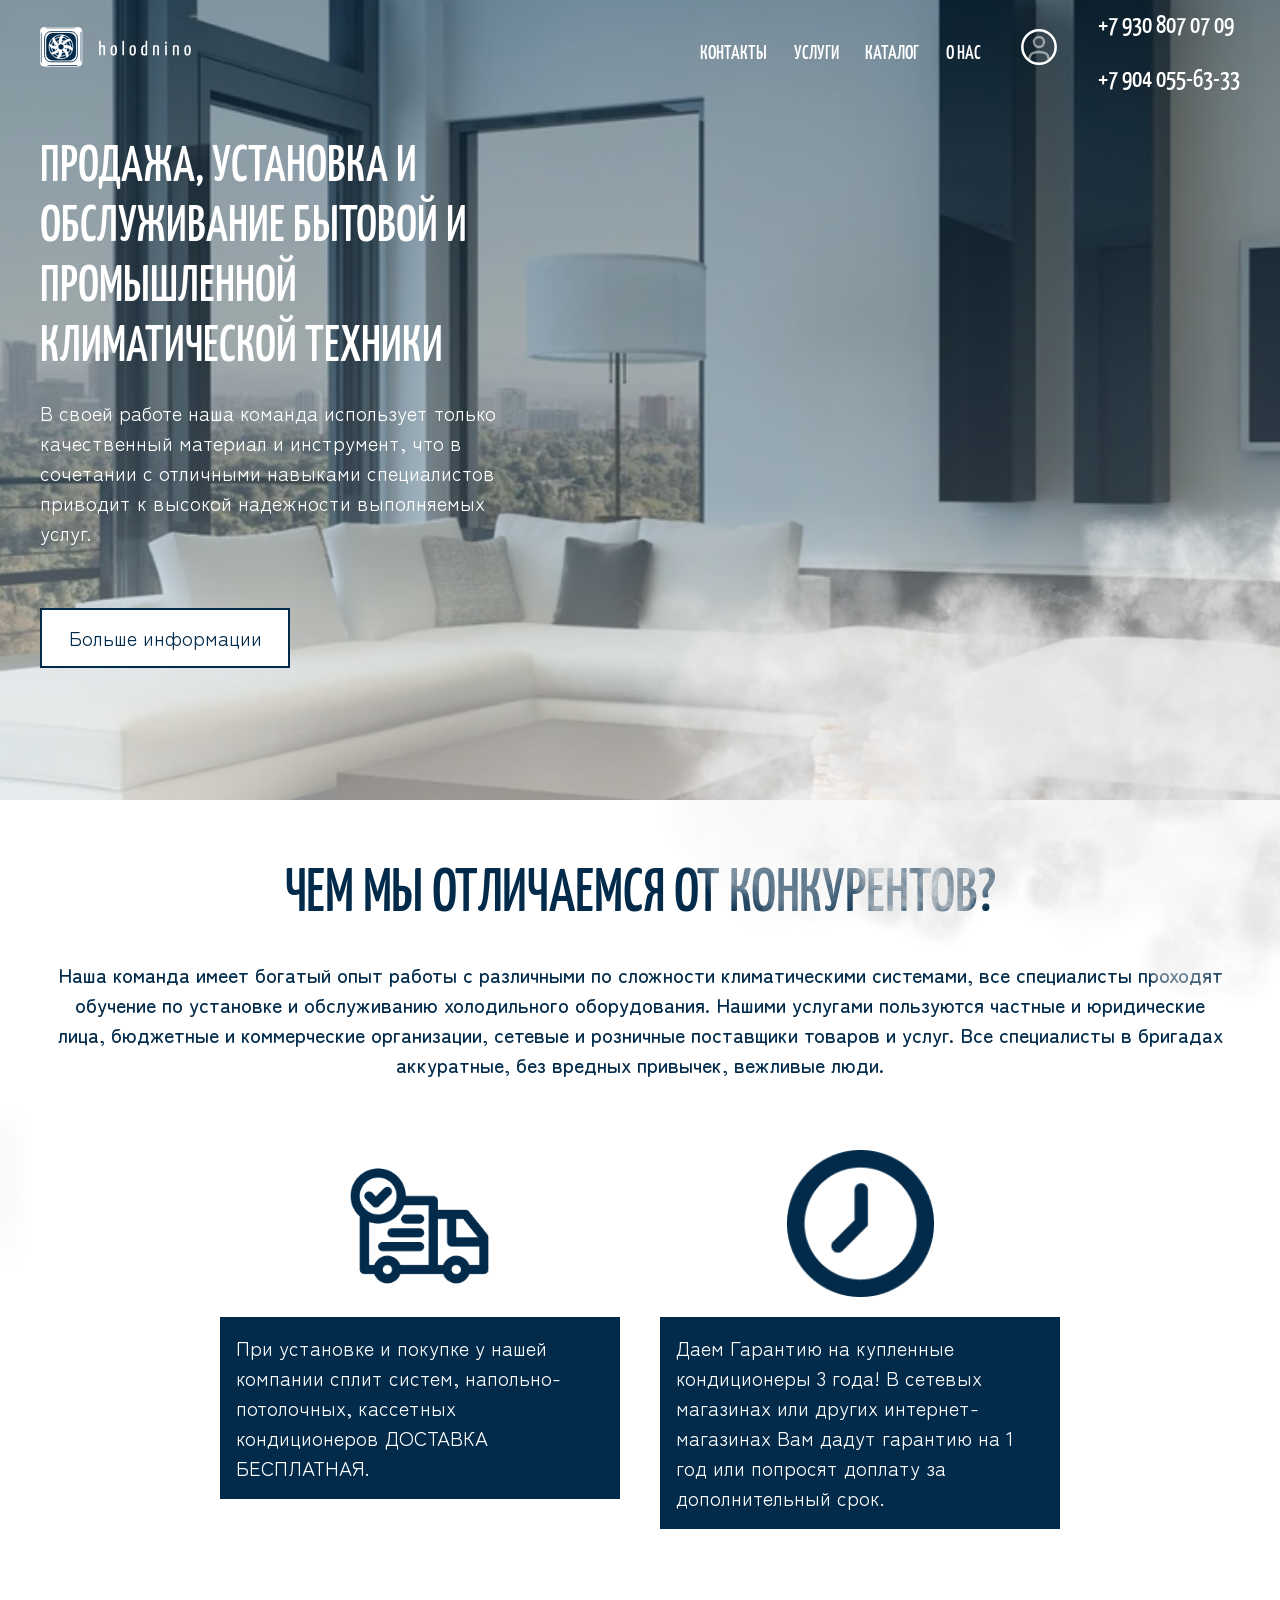
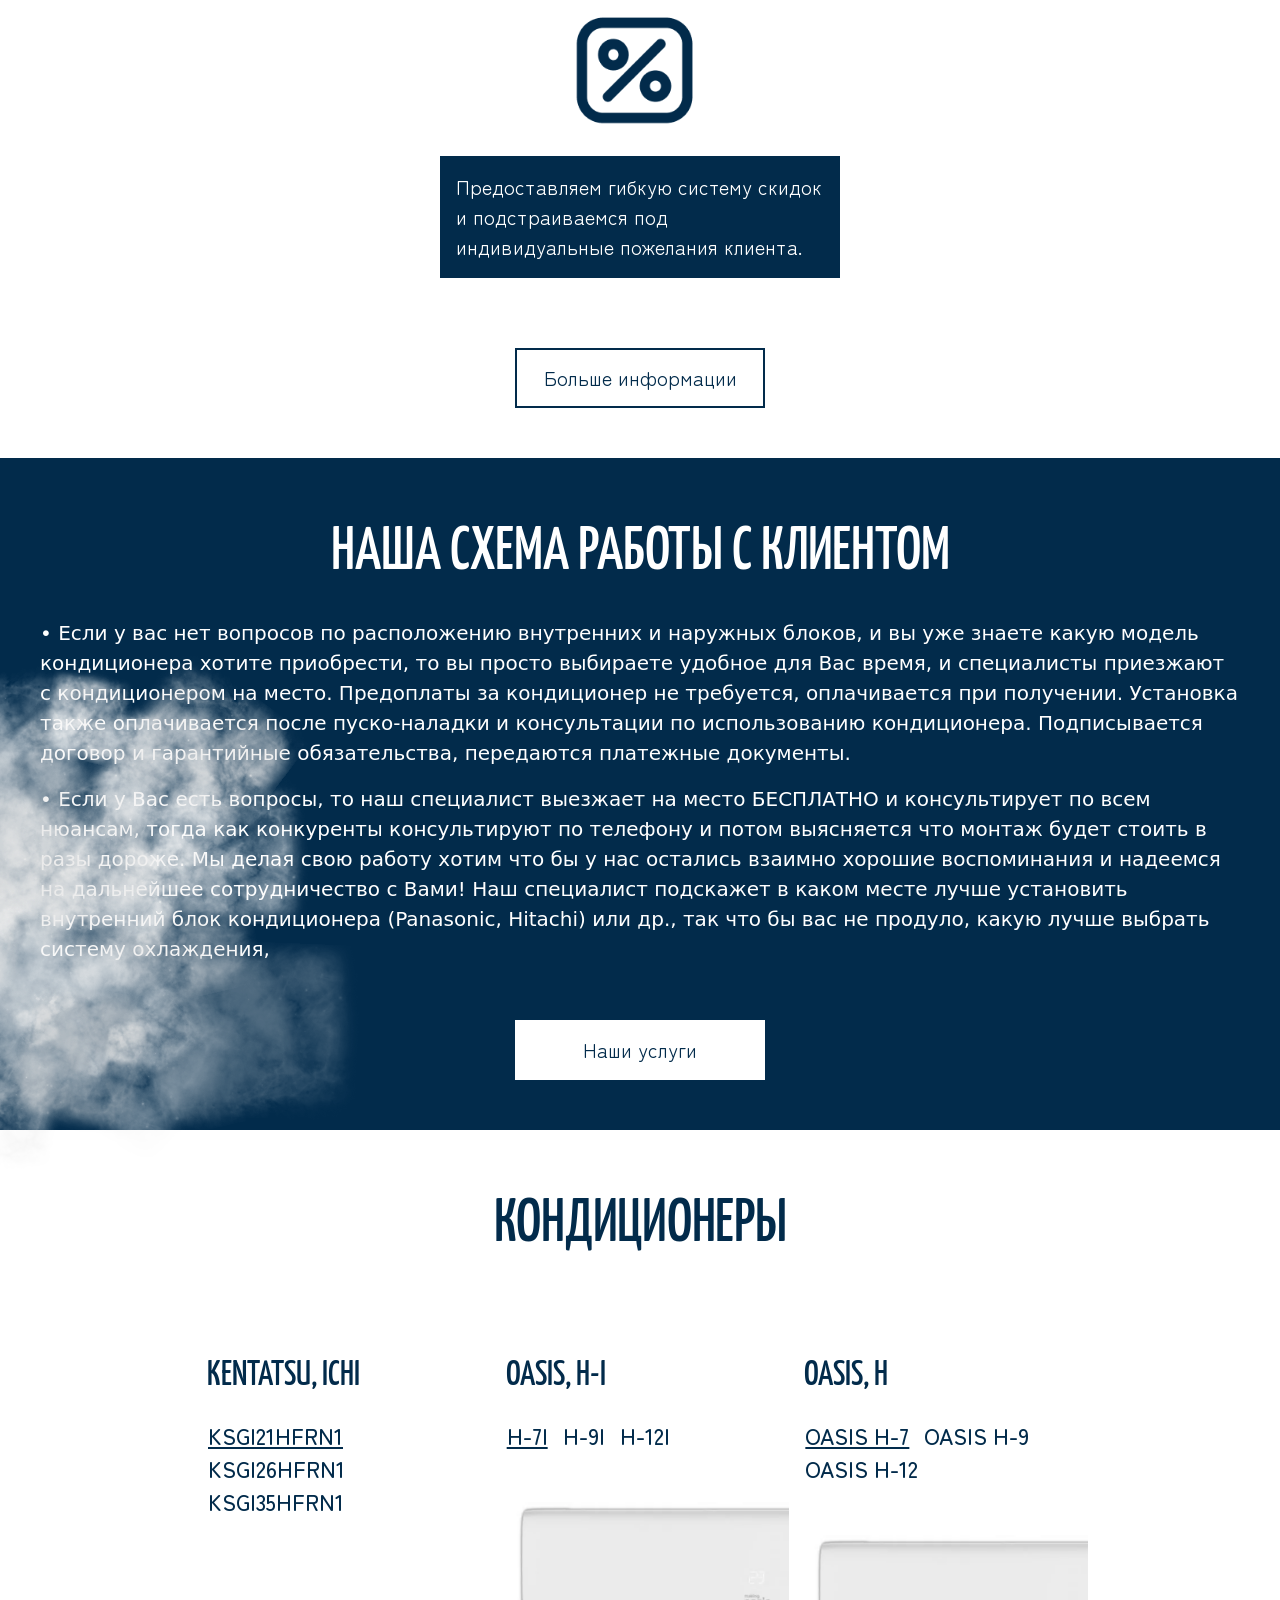
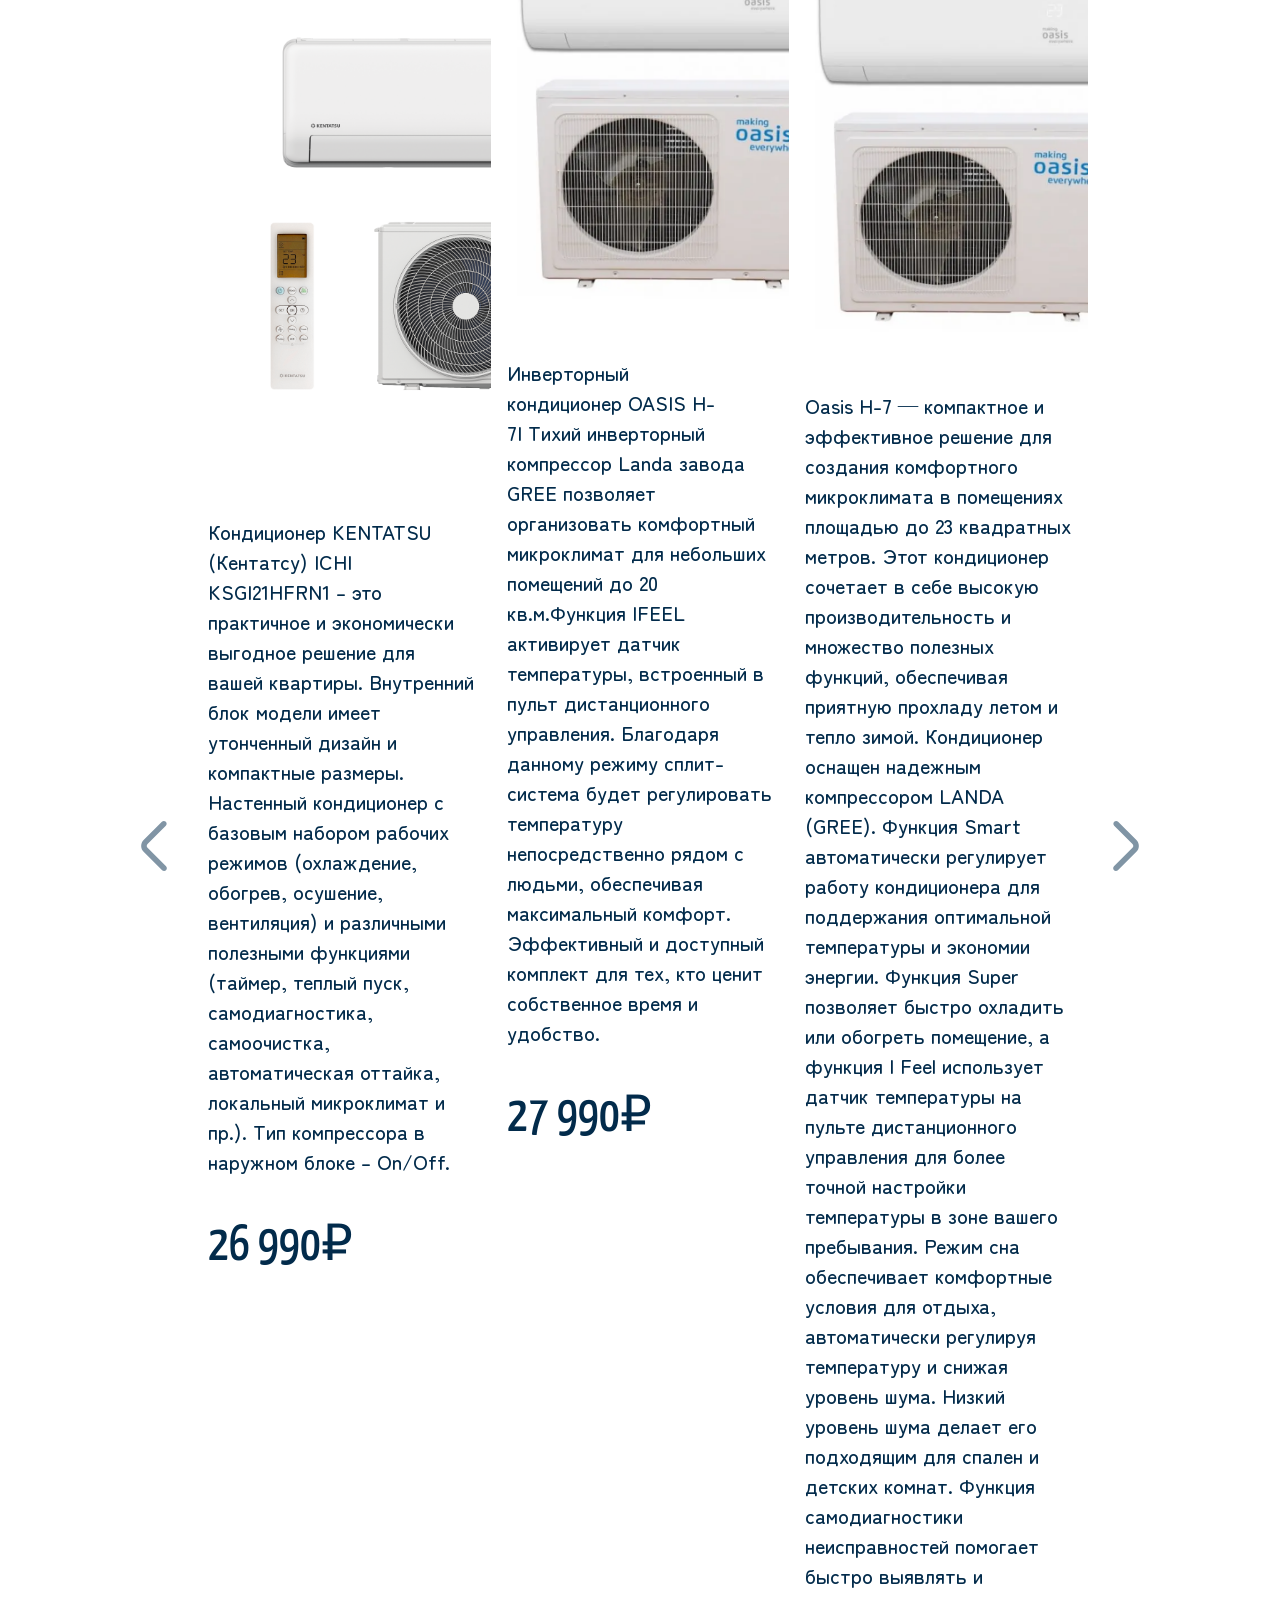
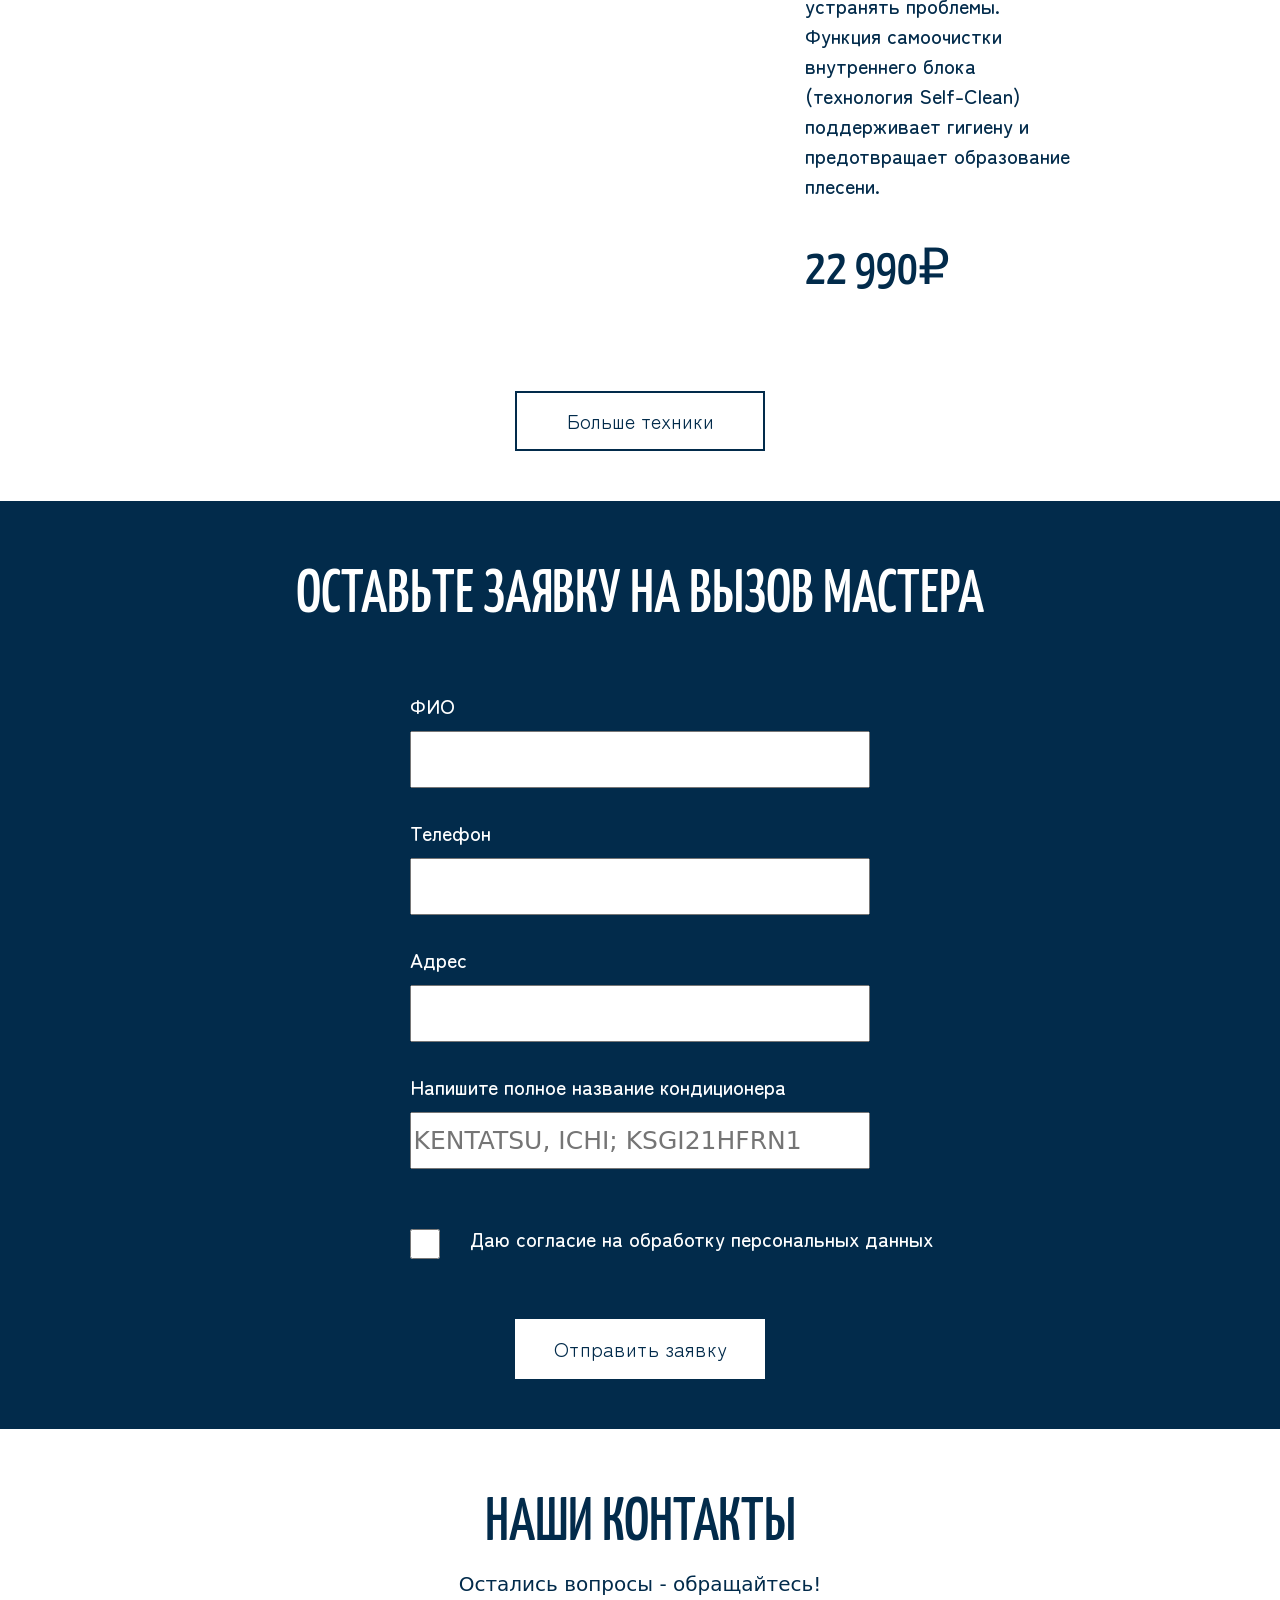
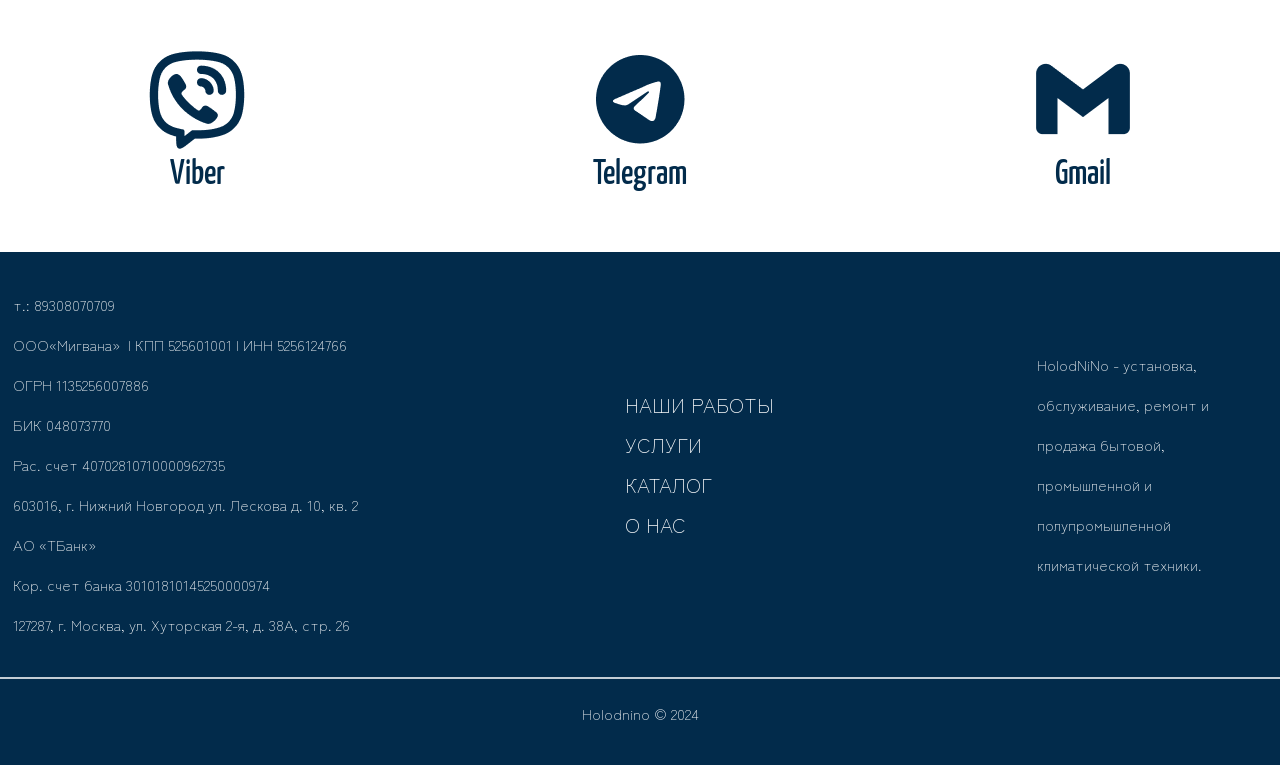
==== commit 0332cf09: "Add files via upload" ====
--- a/index.html
+++ b/index.html
@@ -13,7 +13,34 @@
     <nav class="navbar bg-body-tertiary">
         <div class="container-fluid">
           <img src="./img/logo.svg" alt="Logo" height="24" class="d-inline-block align-text-top">
-          <div class="hrefs" type="zag"><a href="#sec7"><p>контакты</p></a><a href="#sec4"><p>услуги</p></a><a href="#sec3"><p>каталог</p></a><a href="№sec6"><p>наши работы</p></a><p id="num">+7 930 800 09 63</p></a></div>
+          <div class="hrefs" type="zag"><a href="#sec7"><p>контакты</p></a><a href="#sec4"><p>услуги</p></a><a href="#sec3"><p>каталог</p></a><a href="#sec6"><p>о нас</p></a><!-- Кнопка-триггер модального окна -->
+<button type="button" class="btn btn-primary" data-bs-toggle="modal" data-bs-target="#exampleModal" id="loginBtn">
+  <img src="./img/user-circle_svgrepo.com.svg">
+</button>
+
+<div class="modal fade" id="exampleModal" tabindex="-1" aria-labelledby="exampleModalLabel" aria-hidden="true">
+  <div class="modal-dialog modal-dialog-centered">
+    <form class="modal-content mycontent"  id="loginForm">
+      <div class="modal-header">
+        <button type="button" class="btn-close" data-bs-dismiss="modal" aria-label="Закрыть"></button>
+      </div>
+      <div class="modal-body">
+<div class="enter">
+          <h1 id="exampleModalLabel">ВХОД</h1>
+            <label for="username">Введите логин</label>
+            <input type="text" id="username">
+            <label for="password">Введите пароль</label>
+            <input type="text" id="password">
+</div>
+      </div>
+      <div class="modal-footer">
+        <button type="submit" style="width: 100px;" class="btn btn-primary">Войти</button>
+      </div>
+    </form>
+  </div>
+</div>
+
+<div class="teleph"><p id="num">+7 930 807 07 09</p><p id="num">+7 904 055-63-33</p></div></a></div>
         </div>
       </nav>
       <div class="section-first" id="sec1">
@@ -23,7 +50,7 @@
           промышленной климатической техники
         </div>
         <p>В своей работе наша команда использует только качественный материал и
-          инструмент, что в сочетании с отличными навыками рабочих приводит к высокой надежности
+          инструмент, что в сочетании с отличными навыками специалистов приводит к высокой надежности
           выполняемых услуг.</p>
         <a href="./str2.html"><button><p>Больше информации</p></button></a>
       </div>
@@ -38,37 +65,62 @@
 <div class="container-differents">
 <div class="zag">чем мы отличаемся от конкурентов?</div>
 <div class="podzag">Наша команда имеет богатый
-  опыт работы с различной по сложности климатическими системами, все специалисты проходят
+  опыт работы с различными по сложности климатическими системами, все специалисты проходят
   обучение по установке и обслуживанию холодильного оборудования. Нашими услугами
-  пользуются частные и юридические лица бюджетные и коммерческие организации, сетевые и
+  пользуются частные и юридические лица, бюджетные и коммерческие организации, сетевые и
   розничные поставщики товаров и услуг. Все специалисты в бригадах аккуратные, без вредных
-  привычек вежливые люди.</div>
+  привычек, вежливые люди.</div>
 <div class="cards">
   <div class="card" style="width: 18rem;">
     <img src="./img/car.png" class="card-img-top" alt="...">
     <div class="card-body">
-      <p class="card-text">При установке и покупки сплит систем, напольно-потолочных, кассетных кондиционеров у нас
+      <p class="card-text" id="usl">При установке и покупке у нашей компании сплит систем, напольно-потолочных, кассетных кондиционеров 
         ДОСТАВКА БЕСПЛАТНАЯ.</p>
     </div>
   </div>
   <div class="card" style="width: 18rem;">
     <img src="./img/free-clock-part-2free-clock-2_svgrepo.com.png" class="card-img-top" alt="..." id="clock">
     <div class="card-body">
-      <p class="card-text">Даем Гарантию на купленные кондиционеры 3 года! В сетевых магазинах или других интернет-
-        магазинах вам дадут гарантию на 1 год или попросят доплату за дополнительный срок.</p>
+      <p class="card-text" id="usl">Даем Гарантию на купленные кондиционеры 3 года! В сетевых магазинах или других интернет-
+        магазинах Вам дадут гарантию на 1 год или попросят доплату за дополнительный срок.</p>
     </div>
   </div>
   <div class="card" style="width: 18rem;">
     <img src="./img/discount_svgrepo.com.png" class="card-img-top" alt="...">
     <div class="card-body">
       <p class="card-text">Предоставляем гибкую систему скидок и подстраиваемся под индивидуальные пожелания
-        клиента .</p>
+        клиента.</p>
     </div>
   </div>
 </div>
 <a href="./str2.html"><button><p>Больше информации</p></button></a>
 </div>
     </div>
+    <div class="section-forth" id="sec4">
+      <div class="container-uslugi">
+        <div class="zag" id="zag_usl">наша схема работы с клиентом</div>
+        <p class="usl"> &bull;  Если у вас нет вопросов по расположению внутренних и наружных блоков, и вы уже знаете какую
+модель кондиционера 
+хотите приобрести, то вы просто выбираете удобное для Вас время, и
+специалисты приезжают с кондиционером на место. Предоплаты за кондиционер не требуется,
+оплачивается при получении. Установка также оплачивается после пуско-наладки и консультации
+по использованию кондиционера. 
+Подписывается договор и гарантийные обязательства,
+передаются платежные документы.
+</p>
+<p class="usl"> &bull; Если у Вас есть вопросы, то наш специалист выезжает на место БЕСПЛАТНО и консультирует по
+всем нюансам, 
+тогда как конкуренты консультируют по телефону и потом выясняется что монтаж
+будет стоить в разы дороже.
+Мы делая свою работу хотим что бы у нас остались взаимно хорошие
+воспоминания и надеемся на дальнейшее сотрудничество с Вами!
+Наш специалист подскажет в каком месте лучше установить внутренний блок кондиционера
+(Panasonic, Hitachi) или др.,
+так что бы вас не продуло, какую лучше выбрать систему охлаждения,
+</p>
+        <a href="./str4.html"><button><p>Наши услуги</p></button></a>
+      </div>
+    </div>
     <div class="section-third" id="sec3">
       <div class="obl3" style="position: absolute;" >
         <img src="./img/abstract-smoke-cloud-texture-3sa1hg27vzfdxatm 3.svg" id="obl3" style="position: relative;">
@@ -76,86 +128,300 @@
         <div class="container-condei">
         <div class="zag" id="condei">Кондиционеры</div>
           <div class="cards">
-            <div class="card mb-3" style="width: 18rem;">
-              <div class="zag2">PROCOOL, lg</div>
+<div id="carouselExampleAutoplaying" class="carousel slide" data-bs-ride="carousel">
+                <div class="carousel-inner">
+                  <div class="carousel-item active">
+                    <div class="card mb-3" style="width: 18rem;">
+              <div class="zag2">KENTATSU, ICHI</div>
               <div class="card-body">
                       <input checked type="radio" name="name1" id="input1">
                       <input type="radio" name="name1" id="input2">
                       <input type="radio" name="name1" id="input3">
-                      <label for="input1" id="label1" >B07TS.NSJ</label>
-                      <label for="input2" id="label2" >B09TS.NSJ</label>
-                      <label for="input3" id="label3" >B12TS.NSJ</label>
+                      <label for="input1" id="label1" >KSGI21HFRN1</label>
+                      <label for="input2" id="label2" > KSGI26HFRN1</label>
+                      <label for="input3" id="label3" >KSGI35HFRN1</label>
                       <div class="perecluch">
-                          <div class="text text1"><img src="./img/kond_pro_7.png">
-                            Кондиционер LG (ЭлДжи) ProCool B07TS.NSJ/B07TS.UA3 – это практичное и экономически выгодное решение
-                             для вашей квартиры. Внутренний блок модели имеет утонченный дизайн и компактные размеры. Встроенные
-                              фильтр и ионизатор эффективно очищают и оздоравливают воздух в помещении. Наружный блок оснащен 
-                              инверторным компрессором LG с двойным ротором.<h5 class="cena">59 990₽</h5>
+                          <div class="text text1"><img src="./img/kentar.png">
+                            Кондиционер KENTATSU (Кентатсу) ICHI KSGI21HFRN1 – это практичное 
+                            и экономически выгодное решение для вашей квартиры. Внутренний блок 
+                            модели имеет утонченный дизайн и компактные размеры.
+                             Настенный кондиционер с базовым набором рабочих режимов
+                              (охлаждение, обогрев, осушение, вентиляция) и различными 
+                              полезными функциями (таймер, теплый пуск, самодиагностика, 
+                              самоочистка, автоматическая оттайка, локальный микроклимат и пр.).
+                               Тип компрессора в наружном блоке – On/Off.
+                               <h5 class="cena">26 990₽</h5>
               
                           </div>
-                          <div class="text text2"><img src="./img/kond_pro_7.png">
-                            LG (ЭлДжи) ProCool B09TS.NSJ/B09TS.UA3 представляет собой мощный инверторный кондиционер, 
-                            изготовленный в тонком, изящном и эргономичном корпусе. Модель легко устанавливается на стену 
-                            и занимает минимум свободного пространства. Шесть скоростей вентилятора, двойные автоматические 
-                            жалюзи и контроль направления воздушного потока позволяют распределять охлажденный/нагретый воздух 
-                            по комнате максимально равномерно.<h5 class="cena">63 990₽
-                            </h5>
+                          <div class="text text2"><img src="./img/kentar.png">
+                             Кондиционер KENTATSU (Кентатсу) ICHI KSGI26HFRN1 – это практичное и экономически 
+                             выгодное решение для вашей квартиры. Внутренний блок модели имеет 
+                             утонченный дизайн и компактные размеры. Настенный кондиционер с 
+                             базовым набором рабочих режимов (охлаждение, обогрев, осушение, вентиляция) 
+                             и различными полезными функциями (таймер, теплый пуск, самодиагностика, самоочистка, 
+                             автоматическая оттайка, локальный микроклимат и пр.). Тип компрессора в наружном блоке – On/Off.
+                             <h5 class="cena">29 990₽</h5>
               
                           </div>
-                          <div class="text text3"><img src="./img/kond_pro_7.png">
-                            LG (ЭлДжи) ProCool B12TS.NSJ/B12TS.UA3 предназначен для обслуживания бытовых помещений 
-                            размером 35 кв. метров. Кроме режимов тепло/холод, она также способна эффективно осушать и 
-                            вентилировать воздух (встроенный во внутренний блок вентилятор имеет 6 скоростей работы). 
-                            Также есть функции самодиагностики, автоматического перезапуска, голосового управления, 
-                            ионизации воздуха и пр.<h5 class="cena">71 990₽</h5></div>
+                          <div class="text text3"><img src="./img/kentar.png">
+                            Кондиционер KENTATSU (Кентатсу) ICHI KSGI35HFRN1 – это практичное 
+                            и экономически выгодное решение для вашей квартиры. Внутренний блок 
+                            модели имеет утонченный дизайн и компактные размеры. Настенный кондиционер
+                            с базовым набором рабочих режимов (охлаждение, обогрев, осушение, вентиляция) 
+                            и различными полезными функциями (таймер, теплый пуск, самодиагностика, 
+                            самоочистка, автоматическая оттайка, локальный микроклимат и пр.). 
+                            Тип компрессора в наружном блоке – On/Off.
+                             <h5 class="cena">37 990₽</h5></div>
                             
-                      </div>
-            </div>
-            </div> 
-            <div class="card mb-3" style="width: 18rem;">
-              <div class="zag2">MEGACOOL, lg</div>
+                        </div>
+                </div> 
+
+                  </div>
+                  <div class="card mb-3" style="width: 18rem;">
+              <div class="zag2">OASIS, H-I</div>
                 <div class="card-body">
                   <div class="section section-flags">
                     <div class="radio">
                         <input checked type="radio" name="name2" id="input4">
                         <input type="radio" name="name2" id="input5">
                         <input type="radio" name="name2" id="input6">
-                        <label for="input4" id="label4" >P07EP2.NSAR</label>
-                        <label for="input5" id="label5" >P09EP2.NSAR</label>
-                        <label for="input6" id="label6" >P12EP1.NSJ</label>
+                        <label for="input4" id="label4" >H-7I</label>
+                        <label for="input5" id="label5" >H-9I</label>
+                        <label for="input6" id="label6" >H-12I</label>
                         <div class="perecluch">
-                            <div class="text text4"><img src="./img/meg.png">
-                            Инверторный кондиционер LG (ЭлДжи) MegaCool P07EP2.NSAR/P07EP2.UA3R выполнен в компактной конструкции для удобного и быстро монтажа. Производительный компрессор позволяет организовать комфортный микроклимат для небольших помещений до 20 м2. Эффективный и доступный комплект для тех, кто ценит собственное время и удобство.<h5 class="cena">49 990₽</h5>
+                            <div class="text text4"><img src="./img/oasis.png">
+                             Инверторный кондиционер OASIS H-7I Тихий инверторный компрессор Landa завода GREE позволяет организовать комфортный микроклимат для небольших помещений до 20 кв.м.Функция IFEEL активирует датчик температуры, встроенный в пульт дистанционного управления. Благодаря данному режиму сплит-система будет регулировать температуру непосредственно рядом с людьми, обеспечивая максимальный комфорт.  Эффективный и доступный комплект для тех, кто ценит собственное время и удобство.<h5 class="cena">27 990₽</h5>
                 
                             </div>
-                            <div class="text text5"><img src="./img/meg.png">
-                              Современный настенный кондиционер LG (ЭлДжи) MegaCool P09EP2.NSAR/P09EP2.UA3R выполнен в минималистичном дизайне под любые интерьеры. Особая технология двойного ротора значительно повышает эффективность работы и скорость набора необходимой температуры. Внутренний блок управляется при помощи беспроводного пульта.
-                              <h5 class="cena">52 990₽</h5>
+                            <div class="text text5"><img src="./img/oasis.png">
+                              Инверторный кондиционер OASIS H-9I Тихий инверторный компрессор Landa завода GREE позволяет организовать комфортный микроклимат для небольших помещений до 26 кв.м.Функция IFEEL активирует датчик температуры, встроенный в пульт дистанционного управления. Благодаря данному режиму сплит-система будет регулировать температуру непосредственно рядом с людьми, обеспечивая максимальный комфорт.
+                              <h5 class="cena">31 990₽</h5>
                 
                             </div>
-                            <div class="text text6"><img src="./img/meg.png">
-                              Инверторный кондиционер LG (ЭлДжи) MegaCool P12EP1.NSJ/P12EP1.UA3 выполнен в уникальной конструкции с уклонном в современный и минималистичный дизайн. Инверторная технология объединяет систему двойного ротора, что обеспечивает максимальное снижение энергопотребления всего комплекта. Внутренний модуль оснащен продвинутой системой распространения воздуха.<h5 class="cena">59 990₽</h5></div>
+                            <div class="text text6"><img src="./img/oasis.png">
+                              Инверторный кондиционер OASIS H-12I Тихий инверторный компрессор Landa завода GREE позволяет организовать комфортный микроклимат для небольших помещений до 35 кв.м.Функция IFEEL активирует датчик температуры, встроенный в пульт дистанционного управления. Благодаря данному режиму сплит-система будет регулировать температуру непосредственно рядом с людьми, обеспечивая максимальный комфорт.
+                              <h5 class="cena">33 990₽</h5></div>
                         </div>
                     </div>
                 </div>
                 </div>
-            </div>
-            <div class="card mb-3" style="width: 18rem;">
-              <div class="zag2">ARTCOOL Mirror, lg</div>
+                  </div>
+                  <div class="card mb-3" style="width: 18rem;">
+              <div class="zag2">OASIS, H</div>
               <div class="card-body">
                 <div class="section section-flags">
                   <div class="radio">
                       <input checked type="radio" name="name3" id="input7">
                       <input type="radio" name="name3" id="input8">
                       <input type="radio" name="name3" id="input9">
-                      <label for="input7" id="label7" >AC09BK.NSJR</label>
-                      <label for="input8" id="label8" >AC12BK.NSJR</label>
+                      <label for="input7" id="label7" >OASIS H-7</label>
+                      <label for="input8" id="label8" >OASIS H-9</label>
+                      <label for="input9" id="label9" >OASIS H-12</label>
                       <div class="perecluch">
-                          <div class="text text7"><img src="./img/artcool.png">
-                            Настенный внутренний блок сплит системы LG (ЭлДжи) ARTCOOL Mirror AC09BK.NSJR - современное и энергоэффективное устройство. Идеально сочетается с классическим и минималистичным интерьером. Благодаря зеркальной поверхности, устройство акцентирует внимание на окружающей обстановке. Встроенный ионизатор очищает и освежает воздух, а эффективный инвертор расходует меньше энергии, повышая производительность.<h5 class="cena">99 990₽</h5>
-                          </div>
-                          <div class="text text8"><img src="./img/artcool.png">
-                            Настенный кондиционер LG (ЭлДжи) ARTCOOL Mirror AC12BK.NSJR с зеркальным дизайном и качественным инвертором. Технологии, примененные при создании последнего, позволяют получить тихое, мощное и эффективное устройство для бытового применения. Автоматическое регулирование мощности для поддержания комфортной температуры, не расходуя лишнюю электроэнергию.<h5 class="cena">109 990₽</h5>
+                          <div class="text text7"><img src="./img/oasis.png">
+                           Oasis H-7 — компактное и эффективное решение для создания комфортного микроклимата в помещениях
+                            площадью до 23 квадратных метров. Этот кондиционер сочетает в себе высокую производительность и 
+                            множество полезных функций, обеспечивая приятную прохладу летом и тепло зимой. Кондиционер оснащен
+                            надежным компрессором LANDA (GREE). Функция Smart автоматически регулирует работу кондиционера для поддержания оптимальной температуры и экономии 
+                            энергии. Функция Super позволяет быстро охладить или обогреть помещение, а функция I Feel использует 
+                            датчик температуры на пульте дистанционного управления для более точной настройки температуры в зоне 
+                            вашего пребывания. Режим сна обеспечивает комфортные условия для отдыха, автоматически регулируя 
+                            температуру и снижая уровень шума. Низкий уровень шума делает его подходящим для спален и детских комнат.
+                            Функция самодиагностики неисправностей помогает быстро выявлять и устранять проблемы.
+                            Функция самоочистки внутреннего блока (технология Self-Clean) поддерживает гигиену и предотвращает
+                            образование плесени.
+                            <h5 class="cena">22 990₽</h5>
+                          </div>
+                          <div class="text text8"><img src="./img/oasis.png">
+                           Oasis H-9 — компактное и эффективное решение для создания комфортного микроклимата в помещениях
+                            площадью до 23 квадратных метров. Этот кондиционер сочетает в себе высокую производительность и 
+                            множество полезных функций, обеспечивая приятную прохладу летом и тепло зимой. Кондиционер оснащен
+                            надежным компрессором LANDA (GREE). Функция Smart автоматически регулирует работу кондиционера для поддержания оптимальной температуры и экономии 
+                            энергии. Функция Super позволяет быстро охладить или обогреть помещение, а функция I Feel использует 
+                            датчик температуры на пульте дистанционного управления для более точной настройки температуры в зоне 
+                            вашего пребывания. Режим сна обеспечивает комфортные условия для отдыха, автоматически регулируя 
+                            температуру и снижая уровень шума. Низкий уровень шума делает его подходящим для спален и детских комнат.
+                            Функция самодиагностики неисправностей помогает быстро выявлять и устранять проблемы.
+                            Функция самоочистки внутреннего блока (технология Self-Clean) поддерживает гигиену и предотвращает
+                            образование плесени.
+                            <h5 class="cena">24 990₽</h5>
+                          </div>
+                          <div class="text text9"><img src="./img/oasis.png">
+                           Oasis H-12 — компактное и эффективное решение для создания комфортного микроклимата в помещениях
+                            площадью до 35 квадратных метров. Этот кондиционер сочетает в себе высокую производительность и 
+                            множество полезных функций, обеспечивая приятную прохладу летом и тепло зимой. Кондиционер оснащен
+                            надежным компрессором LANDA (GREE), известным своей долговечностью и эффективностью. Функция 
+                            Smart автоматически регулирует работу кондиционера для поддержания оптимальной температуры и экономии 
+                            энергии. Функция Super позволяет быстро охладить или обогреть помещение, а функция I Feel использует 
+                            датчик температуры на пульте дистанционного управления для более точной настройки температуры в зоне 
+                            вашего пребывания. Режим сна обеспечивает комфортные условия для отдыха, автоматически регулируя 
+                            температуру и снижая уровень шума. Вы можете регулировать яркость светодиодного дисплея, чтобы 
+                            он не мешал вам ночью. Низкий уровень шума делает его подходящим для спален и детских комнат.
+                            Функция самодиагностики неисправностей помогает быстро выявлять и устранять проблемы.
+                            Функция самоочистки внутреннего блока (технология Self-Clean) поддерживает гигиену и предотвращает
+                            образование плесени.
+                            <h5 class="cena">31 990₽</h5>
+                          </div>
+                      </div>
+                  </div>
+              </div>
+              </div>
+                  </div>
+                  </div>
+                  <div class="carousel-item">
+                    <div class="card mb-3" style="width: 18rem;">
+            <div class="zag2">ROYAL CLIMA</div>
+            <div class="card-body">
+              <div class="section section-flags">
+                <div class="radio">
+                    <input checked type="radio" name="name5" id="input11">
+                    <input type="radio" name="name5" id="input12">
+                    <input type="radio" name="name5" id="input13">
+                    <label for="input11" id="label11" >RC-GL22HN/IN</label>
+                    <label for="input12" id="label12" >RC-GL28HN/IN</label>
+                    <label for="input13" id="label13" >RC-PD35HN/IN</label>
+                    <div class="perecluch">
+                        <div class="text text11"><img src="./img/royal.png">
+                            Прекрасная модель сплит-системы Royal Clima (Роял Клима) GLORIA RC-GL22HN идеальна для размещения в небольших помещениях до 22 кв.м. Тонкая хромированная вставка на передней панели является украшением внутреннего блока и подчёркивает идеальные его формы. За белоснежным светопрозрачным пластиком скрыт LED- дисплей.<h5 class="cena">28 590₽</h5>
+                        </div>
+                        <div class="text text12"><img src="./img/royal.png">
+                            Настенная модель кондиционера Royal Clima (Роял Клима) GLORIA RC-GL28HN оснащена функцией запоминания положения жалюзи. После выключения и повторного включения кондиционера жалюзи будут установлены в положение, ранее заданное пользователем. Установленный надежный компрессор японского производства отвечает за работу всей сплит-системы, а дополнительная звукоизоляция компрессора обеспечивает низкий уровень наружного блока.
+                            <h5 class="cena">31 590₽</h5>
+                            </div>
+                            <div class="text text13"><img src="./img/royal.png">
+                                Кондиционер ROYAL Clima PANDORA RC-PD35HN обладает минималистичным и одновременно притягивающим взгляд дизайном. 
+                                К безусловным преимуществам серии можно отнести многоступенчатую систему очистки воздуха состоящую из 
+                                фильтров тонкой очистки Silver Ion и Active Carbon, а так же функции ионизации, значительно улучшающей 
+                                качество воздуха в помещении, уничтожающей вредоносные химические соединения и микробы(только для моделей 
+                                с индексами 22,28 и 35).<br> Помимо этого сплит-система оснащена функцией равномерного распределения воздушного 
+                                потока 3D AUTO AIR, которая позволяет управлять горизонтальными и вертикальными жалюзи внутреннего блока 
+                                с пульта управления, обеспечивая равномерное распределение воздушного потока по всему помещению или же его 
+                                фиксацию в одном необходимом направлении. А благодаря функции IFEEL вы всегда сможете отследить изменение 
+                                температурного показателя в месте нахождения пользователя.    
+                            <h5 class="cena">42 490₽</h5>
+                                </div>
+                    </div>
+                </div>
+            </div>
+            </div>
+        </div>
+        <div class="card mb-3" style="width: 18rem;">
+            <div class="zag2">FUNAI</div>
+              <div class="card-body">
+                <div class="section section-flags">
+                  <div class="radio">
+                      <input checked type="radio" name="name6" id="input14">
+                      <input type="radio" name="name6" id="input15">
+                      <input type="radio" name="name6" id="input16">
+                      <label for="input14" id="label14" >RAC-SN20HP.D04/S</label>
+                      <label for="input15" id="label15" >RAC-SN25HP.D04/S</label>
+                      <label for="input16" id="label16" >RAC-SN35HP.D04/S</label>
+                      <div class="perecluch">
+                          <div class="text text14"><img src="./img/funai.png" id="fun">
+                            FUNAI (Фунай) SENSEI RAC-SN20HP.D04 представляет собой экономичную настенную сплит-систему, которая станет прекрасным выбором для небольшой спальни или другой комнаты, где нужна не только комфортная атмосфера, но и тишина. Внутренний блок оборудован встроенным ионизатором, который вырабатывает отрицательно заряженные частицы, что способствует устранению вредных микроорганизмов.
+                          <h5 class="cena">28 990₽</h5>
+                          </div>
+                          <div class="text text15"><img src="./img/funai.png" id="fun">
+                            Бесшумная инверторная сплит-система Funai (Фунай) SENSEI RAC-I-SN25HP.D04 отличается элегантным дизайном и передовым функционалом. Автоматическое управление воздушным потоком в четырех направлениях обеспечивает полноценный охват помещения, а технология DС PAM Inverter позволяет плавно изменять температуру и поддерживать ее точно на заданном уровне. Входящие в комплект фильтры с серебром делают воздух чистым и свежим.
+                          <h5 class="cena">31 390₽</h5>
+                          </div>
+                          <div class="text text16"><img src="./img/funai.png" id="fun">
+                            Модель настенной сплит-системы FUNAI (Фунай) SENSEI RAC-SN35HP.D04 поможет Вам избавиться от проблемы некомфортной атмосферы в помещении. Данный кондиционер будет актуален круглый год, поскольку работает и на охлаждение, и на обогрев. Предусмотренная в нем система фильтрации и ионизации воздуха позволит сделать воздух в комнате гораздо более чистым.
+                          <h5 class="cena">40 490₽</h5></div>
+                      </div>
+                  </div>
+              </div>
+              </div>
+          </div>
+          <div class="card mb-3" style="width: 18rem;">
+                <div class="zag2">OPENAIR BY ZILON</div>
+                <div class="card-body">
+                        <input checked type="radio" name="name11" id="input25">
+                        <input type="radio" name="name11" id="input26">
+                        <input type="radio" name="name11" id="input27">
+                        <label for="input25" id="label25" >ZFO 100 Z</label>
+                        <label for="input26" id="label26" >ZFO 125 Z </label>
+                        <label for="input27" id="label27" >ZFO 160 Z</label>
+                        <div class="perecluch">
+                            <div class="text text25"><img src="./img/Zilon_ZFO.jpg" id="zilo">
+                               Доверьтесь нашему канальному вентилятору Zilon ZFO 100 Z для эффективной вентиляции в промышленных условиях — надежность, производительность и удобство в одном оборудовании. Производитель гарантирует, что аппарат выполняет все поставленные перед ним требования, обеспечивая эффективную работу без создания дополнительных неудобств для потребителя.<h5 class="cena">7 133₽</h5>
+                            </div>
+                            <div class="text text26"><img src="./img/Zilon_ZFO.jpg" id="zilo">
+                                Рассматриваемый канальный вентилятор Zilon ZFO 125 Z — это вершина надежности в обеспечении непрерывной подачи воздуха по круглым воздуховодам в помещениях различного назначения. Это оборудование не просто идеально подходит для промышленных задач — оно становится их незаменимым решением благодаря высочайшей производительности и надежности.<h5 class="cena">7 272₽</h5>
+                            </div>
+                            <div class="text text27"><img src="./img/Zilon_ZFO.jpg" id="zilo">
+                                Каждый аспект канального вентилятора Zilon (Зилон) ZFO 160 Z разработан с учетом требований самых требовательных клиентов. В комплект поставки этого вентилятора входят клеммная коробка и кронштейны, обеспечивая удобный и быстрый монтаж. Это значительно упрощает процесс установки, делая его доступным даже для непрофессионалов.<h5 class="cena">8 379₽</h5></div>
+                        </div>
+              </div>
+              </div> 
+                  </div>
+
+                </div>
+                <button class="carousel-control-prev" type="button" data-bs-target="#carouselExampleAutoplaying" data-bs-slide="prev">
+                  <span class="carousel-control-prev-icon" aria-hidden="true"></span>
+                  <span class="visually-hidden">Previous</span>
+                </button>
+                <button class="carousel-control-next" type="button" data-bs-target="#carouselExampleAutoplaying" data-bs-slide="next">
+                  <span class="carousel-control-next-icon" aria-hidden="true"></span>
+                  <span class="visually-hidden">Next</span>
+                </button>
+              </div>
+
+            <!-- <div class="card mb-3" style="width: 18rem;">
+              <div class="zag2">OASIS, H</div>
+              <div class="card-body">
+                <div class="section section-flags">
+                  <div class="radio">
+                      <input checked type="radio" name="name3" id="input7">
+                      <input type="radio" name="name3" id="input8">
+                      <input type="radio" name="name3" id="input9">
+                      <label for="input7" id="label7" >OASIS H-7</label>
+                      <label for="input8" id="label8" >OASIS H-9</label>
+                      <label for="input9" id="label9" >OASIS H-12</label>
+                      <div class="perecluch">
+                          <div class="text text7"><img src="./img/oasis.png">
+                           Oasis H-7 — компактное и эффективное решение для создания комфортного микроклимата в помещениях
+                            площадью до 23 квадратных метров. Этот кондиционер сочетает в себе высокую производительность и 
+                            множество полезных функций, обеспечивая приятную прохладу летом и тепло зимой. Кондиционер оснащен
+                            надежным компрессором LANDA (GREE). Функция Smart автоматически регулирует работу кондиционера для поддержания оптимальной температуры и экономии 
+                            энергии. Функция Super позволяет быстро охладить или обогреть помещение, а функция I Feel использует 
+                            датчик температуры на пульте дистанционного управления для более точной настройки температуры в зоне 
+                            вашего пребывания. Режим сна обеспечивает комфортные условия для отдыха, автоматически регулируя 
+                            температуру и снижая уровень шума. Низкий уровень шума делает его подходящим для спален и детских комнат.
+                            Функция самодиагностики неисправностей помогает быстро выявлять и устранять проблемы.
+                            Функция самоочистки внутреннего блока (технология Self-Clean) поддерживает гигиену и предотвращает
+                            образование плесени.
+                            <h5 class="cena">22 990₽</h5>
+                          </div>
+                          <div class="text text8"><img src="./img/oasis.png">
+                           Oasis H-9 — компактное и эффективное решение для создания комфортного микроклимата в помещениях
+                            площадью до 23 квадратных метров. Этот кондиционер сочетает в себе высокую производительность и 
+                            множество полезных функций, обеспечивая приятную прохладу летом и тепло зимой. Кондиционер оснащен
+                            надежным компрессором LANDA (GREE). Функция Smart автоматически регулирует работу кондиционера для поддержания оптимальной температуры и экономии 
+                            энергии. Функция Super позволяет быстро охладить или обогреть помещение, а функция I Feel использует 
+                            датчик температуры на пульте дистанционного управления для более точной настройки температуры в зоне 
+                            вашего пребывания. Режим сна обеспечивает комфортные условия для отдыха, автоматически регулируя 
+                            температуру и снижая уровень шума. Низкий уровень шума делает его подходящим для спален и детских комнат.
+                            Функция самодиагностики неисправностей помогает быстро выявлять и устранять проблемы.
+                            Функция самоочистки внутреннего блока (технология Self-Clean) поддерживает гигиену и предотвращает
+                            образование плесени.
+                            <h5 class="cena">24 990₽</h5>
+                          </div>
+                          <div class="text text9"><img src="./img/oasis.png">
+                           Oasis H-12 — компактное и эффективное решение для создания комфортного микроклимата в помещениях
+                            площадью до 35 квадратных метров. Этот кондиционер сочетает в себе высокую производительность и 
+                            множество полезных функций, обеспечивая приятную прохладу летом и тепло зимой. Кондиционер оснащен
+                            надежным компрессором LANDA (GREE), известным своей долговечностью и эффективностью. Функция 
+                            Smart автоматически регулирует работу кондиционера для поддержания оптимальной температуры и экономии 
+                            энергии. Функция Super позволяет быстро охладить или обогреть помещение, а функция I Feel использует 
+                            датчик температуры на пульте дистанционного управления для более точной настройки температуры в зоне 
+                            вашего пребывания. Режим сна обеспечивает комфортные условия для отдыха, автоматически регулируя 
+                            температуру и снижая уровень шума. Вы можете регулировать яркость светодиодного дисплея, чтобы 
+                            он не мешал вам ночью. Низкий уровень шума делает его подходящим для спален и детских комнат.
+                            Функция самодиагностики неисправностей помогает быстро выявлять и устранять проблемы.
+                            Функция самоочистки внутреннего блока (технология Self-Clean) поддерживает гигиену и предотвращает
+                            образование плесени.
+                            <h5 class="cena">31 990₽</h5>
                           </div>
                       </div>
                   </div>
@@ -175,7 +441,7 @@
                     <label for="input12" id="label12" >RAK-35REF</label>
                     <div class="perecluch">
                         <div class="text text10"><img src="./img/x-com 1.png">
-                          Настенная сплит-система Hitachi (Хитачи) X-Comfort RAC-18WEF/RAK-18REF с инверторным управлением мощностью обеспечит комфортный микроклимат в помещении площадью до 50 квадратов. Внутренний блок модели имеет компактные размеры и современный дизайн. Кондиционер поддерживает 4 основных режима работы: обогрев, охлаждение, вентиляция, осушение. ИК-пульт входит в комплект поставки.<h5 class="cena">72 900₽</h5>
+                          Настенная сплит-система Hitachi (Хитачи) X-Comfort RAC-18WEF/RAK-18REF с инверторным управлением мощностью обеспечит комфортный микроклимат в помещении площадью до 50 кв.м. Внутренний блок модели имеет компактные размеры и современный дизайн. Кондиционер поддерживает 4 основных режима работы: обогрев, охлаждение, вентиляция, осушение. ИК-пульт входит в комплект поставки.<h5 class="cena">72 900₽</h5>
             
                         </div>
                         <div class="text text11"><img src="./img/x-com 1.png">
@@ -206,196 +472,31 @@
               </div>
           </div>
           </div>
-      </div>
+      </div> -->
       
-        <div class="card" id="dop">
-          <div class="card-body">
-            <p class="card-title">Не нашли нужое оборудование?</p>
-            <a href="./str3.html"><button><p>Больше техники</p></button></a>
-          </div>
-        </div>
-          </div>
-          </div><div class="obl5" style="position: absolute;" >
-            <img src="./img/abstract-smoke-cloud-texture-3sa1hg27vzfdxatm 3.svg" id="obl5" style="position: relative;">
-          <div class="obl4" style="position: absolute;" >
-            <img src="./img/abstract-smoke-cloud-texture-3sa1hg27vzfdxatm 3.svg" id="obl4" style="position: relative;">
+          </div>
+          <a href="./str3.html" id="kond"><button><p>Больше техники</p></button></a>
+          </div>
+          
             </div>
-        </div>
-            </div>
-        <div class="section-forth" id="sec4">
-          <div class="container-uslugi">
-            <div class="zag" id="zag_usl">наши услуги</div>
-            <div class="accordion accordion-flush" id="accordionFlushExample">
-              <div class="accordion-item">
-                <h2 class="accordion-header">
-                  <button class="accordion-button collapsed" type="button" data-bs-toggle="collapse" data-bs-target="#flush-collapseOne" aria-expanded="false" aria-controls="flush-collapseOne">
-                    Монтаж кондиционера в 2 этапа
-                  </button>
-                </h2>
-                <div id="flush-collapseOne" class="accordion-collapse collapse" data-bs-parent="#accordionFlushExample">
-                  <div class="accordion-body">
-                    <p id="ust">
-                    Установка кондиционера в два этапа подразумевает, что монтаж будет разделён на 2
-                    части: В первый этап мы закладываем межблочную трассу кондиционера и
-                    электрические соединения в стену и только после завершения ремонта в квартире
-                    (подготовки стен), приступаем ко второму этапу монтажа и производим подключение
-                    кондиционера, вакуумацию системы и запуск оборудования.<br>
-                    <br>
-                    Вы так же можете вызвать мастера на консультацию.  На месте он более точно и подробно
-                    расскажет Вам о процессе установки кондиционера, рассчитает точную стоимость работ
-                    по монтажу и начертит штробу для вашего кондиционера.</p>
-                    <div class="steps">
-                    <div class="f-step">
-                      <p>Стоимость первого этапа установки стоит от <b>9 000</b> руб. в эту стоимость входит 4м
-                        межблочной трассы для кондиционеров 7ки и 9ки до 3,2 кВт , укладка в штробу
-                        (Штробление в зависимости от материала стены оплачивается отдельно)
-                        </p>
-                    </div>
-                    <div class="sec_step">
-                      Стоимость второго этапа установки <b>6000</b> руб.
-                    </div>
-                  </div>
-                  </div>
-                </div>
-              </div>
-              <div class="accordion-item">
-                <h2 class="accordion-header">
-                  <button class="accordion-button collapsed" type="button" data-bs-toggle="collapse" data-bs-target="#flush-collapseTwo" aria-expanded="false" aria-controls="flush-collapseTwo">
-                    Демонтаж кондиционера
-                  </button>
-                </h2>
-                <div id="flush-collapseTwo" class="accordion-collapse collapse" data-bs-parent="#accordionFlushExample">
-                  <div class="accordion-body"><p>Для вас мы проведем:<br>
-                    -Перегон хладагента во внешний блок<br>
-                    -Демонтаж наружной части<br>
-                    -Снятие со стены внутренней части</p>
-                    <div class="f-step" id="dem">
-                      <p>Демонтаж 5 тыс руб 
-                        Демонтаж трассы 750р
-                      </p>
-                  </div>
-                </div>
-              </div>
-              </div>
-              <div class="accordion-item">
-                <h2 class="accordion-header">
-                  <button class="accordion-button collapsed" type="button" data-bs-toggle="collapse" data-bs-target="#flush-collapseThree" aria-expanded="false" aria-controls="flush-collapseThree">
-                    Чистка кондиционера
-                  </button>
-                </h2>
-                <div id="flush-collapseThree" class="accordion-collapse collapse" data-bs-parent="#accordionFlushExample">
-                  <div class="accordion-body"><p>Для вас мы проведем:<br>
-                    -Дезинфекцию и чистку радиатора, лотка, сливной трубки,
-                    дренажной помпы.<br>
-                    -Мойку фильтров и замену при необходимости (можете
-                    приобрести у нас дополнительно плазменный и кахетиновые
-                    фильтра, которые улучшают качество очистки воздуха и уменьшают
-                    вредные примиси в воздухе)<br>
-                    -Чистку наружного блока мойкой высокого давления от пуха, пыли,
-                    грязи и прочих загрязнений.<br>
-                    -Прочистку внутренних поверхностей лопастей вентилятора и при
-                    необходимости полный разбор внутреннего блока.<br>
-                    -Обработка парогенератором испарителя внутреннего блока сплит
-                    ситсемы</p>
-                    <div class="f-step" id="chist">
-                      Стоимость чистки зависит от мощности кондиционера, степени
-загрязнения, скидка при обслуживании кондиционеров более
-одной единицы.
-                    </div>
-                  </div>
-                </div>
-              </div>
-              <div class="accordion-item">
-                <h2 class="accordion-header">
-                  <button class="accordion-button collapsed" type="button" data-bs-toggle="collapse" data-bs-target="#flush-collapseFour" aria-expanded="false" aria-controls="flush-collapseFour">
-                    Заправка кондиционера
-                  </button>
-                </h2>
-                <div id="flush-collapseFour" class="accordion-collapse collapse" data-bs-parent="#accordionFlushExample">
-                  <div class="accordion-body"><p id="textp">Если Ваш кондиционер начал дуть теплым воздухом, значит в
-                    каком то месте есть утечка и фреон испарился, пришло время его
-                    заправить. Мы сможем найти утечку и устранить ее, для
-                    исключения дальнейших трат ваших денег.
-                    Существует нормированная утечка хладагента, и раз в 5 лет
-                    наступает необходимость дозаправить кондиционер. У нас самые
-                    дешевые цены по дозаправке бытовых кондиционеров от 1000р
-                    При установке нового кондиционера заправка не требуется, так как
-                    необходимый уровень фриона уже закачан в наружный блок
-                    кондиционера, необходима заправка при не стандартном монтаже
-                    когда трасса больше 5 м.
-                    Может потребоваться дозаправка при установке б/у, старого
-                    кондиционера при не правильном демонтаже.</p>
-                  <div class="f-step" id="zap">Рекомендуем совместно с чисткой провести комплексное
-                    обслуживание кондиционера. При комплексном обслуживании
-                    специалист проверит все рабочии параметры кондиционера и
-                    выявит отклонения от нормы и предотвратит траты на ремонт.
-                    Рекомендуется раз в год проводить техническое обслуживание.</div> 
-                </div>
-                </div>
-              </div>
-            </div>
-            <a href="./str3.html"><button><p>Больше техники</p></button></a>
-          </div>
-          <div class="obl6" style="position: absolute;" >
-            <img src="./img/abstract-smoke-cloud-texture-3sa1hg27vzfdxatm 3.svg" id="obl6" style="position: absolute;">
-            </div>
-        </div>
-        <div class="section-fifth" id="sec5">
+         <div class="section-fifth" id="sec5">
           <div class="container-rabota">
-            <div class="zag">наши работы</div>
-            <div class="galery">
-              <img src="./img/работы5 1.png" id="foto1">
-              <img src="./img/работы2 1.png"id="foto2">
-              <img src="./img/работы3 1.png"id="foto3">
-              <img src="./img/работы4 1.png"id="foto4">
-              <img src="./img/работы1 1.png"id="foto5">
-              <img src="./img/работы6 1.png" id="foto6">
-            </div>
-          </div>
-        </div>
-        <div class="section-sixs" id="sec6" >
-          <div class="obl7" style="position: absolute;" >
-            <img src="./img/abstract-smoke-cloud-texture-3sa1hg27vzfdxatm 3.svg" id="obl7" style="position: absolute;">
-            </div>
-          <div class="container-otzivi">
-            <div class="zag">отзывы</div>
-              <div id="carouselExample" class="carousel slide">
-                <div class="carousel-inner">
-                  <div class="carousel-item active">
-                    <img src="./img/otz1.svg" class="d-block w-100" alt="...">
-                  </div>
-                  <div class="carousel-item">
-                    <img src="./img/otz2.svg" class="d-block w-100" alt="...">
-                  </div>
-                  <div class="carousel-item">
-                    <img src="./img/otz3.svg" class="d-block w-100" alt="...">
-                  </div>
-                  <div class="carousel-item">
-                    <img src="./img/otz4.svg"  class="d-block w-100" alt="...">
-                  </div>
-                  <div class="carousel-item">
-                    <img src="./img/otz5.svg"  class="d-block w-100" alt="...">
-                  </div>
-                  <div class="carousel-item">
-                    <img src="./img/otz6.svg"  class="d-block w-100" alt="...">
-                  </div>
-                </div>
-                <button class="carousel-control-prev" type="button" data-bs-target="#carouselExample" data-bs-slide="prev">
-                  <span class="carousel-control-prev-icon" aria-hidden="true"></span>
-                  <span class="visually-hidden">Previous</span>
-                </button>
-                <button class="carousel-control-next" type="button" data-bs-target="#carouselExample" data-bs-slide="next">
-                  <span class="carousel-control-next-icon" aria-hidden="true"></span>
-                  <span class="visually-hidden">Next</span>
-                </button>
-              </div>
-              <a href="https://vk.com/holodnino?from=search"><button><p>Больше отзывов в нашей группе в вк</p></button></a>
-            
-          </div>
-          <div class="obl8" style="position: absolute;" >
-            <img src="./img/abstract-smoke-cloud-texture-3sa1hg27vzfdxatm 3.svg" id="obl8" style="position: absolute;">
-            </div>
-        </div>
+            <div class="zag">оставьте заявку на вызов мастера</div>
+            <div class="applications">
+            <label for="fio">ФИО</label>
+            <input type="text" id="fio">
+            <label for="tel">Телефон</label>
+            <input type="text" id="tel">
+            <label for="adr">Адрес</label>
+            <input type="text" id="adr">
+            <label for="kond">Напишите полное название кондиционера</label>
+            <input type="text" id="kondiz" placeholder="KENTATSU, ICHI; KSGI21HFRN1">
+            <div class="chek"><input type="checkbox" id="sogl"><label for="sogl" id="sogl_lab">Даю согласие на обработку персональных данных</label></div>
+          </div>
+          <button id="otp"><p>Отправить заявку</p></button>
+        </div>
+        </div>
+        
         <div class="section-seven" id="sec7">
           <div class="container-soc">
             <div class="zag">
@@ -405,15 +506,15 @@
               Остались вопросы - обращайтесь!
             </div>
 <div class="icons">
-  <a href="#">
+  <a target="_blank" href="https://viber.click/79308070709">
   <div class="card-icon">
     <img src="./img/viber_svgrepo.com.png" alt="">
     <div class="zag2">Viber</div>
-  </div></a><a href="#">
+  </div></a><a href="https://web.telegram.org/k/#@aIVtoN">
   <div class="card-icon">
     <img src="./img/telegram_svgrepo.com.png" alt="">
     <div class="zag2">Telegram</div>
-  </div></a><a href="#">
+  </div></a><a href=mailto:ivanov.postbox@gmail.com?>
   <div class="card-icon">
     <img src="./img/gmail_svgrepo.com.png" alt="">
     <div class="zag2">Gmail</div>
@@ -424,15 +525,20 @@
         <div class="section-footer" style="width: 100%;">
 <div class="container-footer">
   <div class="information">
-    <div class="left">т.: 89308000963<br>
+    <div class="left">т.: 89308070709<br>
       ООО«Мигвана» 
       |   КПП 525601001
       |   ИНН 5256124766<br>
       ОГРН 1135256007886<br>
       БИК 048073770 <br>
-      ОАО «УРАЛСИБ»<br>
+      Рас. счет
+      40702810710000962735<br>
       603016, г. Нижний Новгород
-      ул. Лескова д. 10, кв. 2
+      ул. Лескова д. 10, кв. 2<br>
+      АО «ТБанк»<br>
+      Кор. счет банка
+      30101810145250000974<br>
+      127287, г. Москва, ул. Хуторская 2-я, д. 38А, стр. 26
       </div>
     <div class="mid"><div class="hrefs">
       <a href="#sec5">Наши работы</a>
@@ -445,7 +551,7 @@
     
   </div>
   <div class="director">
-    <p>Генеральный директор Иванов Антон Евгеньевич 
+    <p>Holodnino
       © 2024</p>
   </div>
 </div>
@@ -453,4 +559,48 @@
     </div>
     
 </body>
-</html>+</html>
+<script src="./enterkab.js"></script>
+<script src="./index.js"></script>
+
+
+
+
+
+
+
+<!-- // function login() {
+
+//   const username = document.getElementById('username').value;
+//   const password = document.getElementById('password').value;
+//   const loginBtn = document.getElementById('loginBtn');
+
+
+ 
+//   const validLogin = 'admin';
+//   const validPassword = '1234';
+//   let isLoggedIn = false;
+
+// loginBtn.addEventListener('click', () => {
+//   if (isLoggedIn) {
+//     window.location.href = 'adminka'; // замените на ваш URL личного кабинета
+//   }
+// });
+
+//   if (username === validLogin && password === validPassword) {
+//     window.location.href = 'adminka.html'; 
+//     return false
+//     //  isLoggedIn = true;
+//     // console.log("true")
+
+
+//   } else {
+//     alert('Неверный логин или пароль');
+    
+ 
+//   }
+  
+// } -->
+
+
+
--- a/style.css
+++ b/style.css
@@ -6,6 +6,61 @@
     flex-direction: column;
     width: 100%;
 
+}
+.modal{
+    --bs-modal-border-radius: none !important;
+    --bs-modal-width: 700px !important;
+    --bs-modal-height: 500px !important;
+}
+.btn-primary{
+    --bs-btn-bg: none  !important;
+    --bs-btn-border-color: none !important;
+    --bs-btn-active-bg: none !important;
+    --bs-btn-active-border-color: none !important;
+    --bs-btn-hover-bg:none !important;
+    --bs-btn-hover-border-color:none !important;
+
+}
+.modal-content{
+    border: #022B4B 5px solid !important;
+
+}
+.modal-footer{
+    align-items: center;
+    justify-content: center !important;
+
+}
+.modal-footer button{
+    background-color: #022B4B;
+    --bs-btn-border-radius: none;
+    border: #022B4B 2px solid;
+    font-family: 'Zen';
+
+}
+.modal-footer button:hover{
+    color: #022B4B;
+
+}
+.enter label{
+font-size: 20px;
+text-transform: none;
+ margin-left: 15%;
+ margin-top: 20px;
+}
+.enter h1{
+    font-size: 35px;
+    align-self: center;
+    color: #022B4B;
+}
+.enter{
+    display: flex;
+    flex-direction: column;
+    margin-bottom: 20px;
+}
+.enter input{
+    width: 70%;
+    margin-left: 15%;
+    
 }
 .hrefs{
     font-family: 'Yan';
@@ -25,9 +80,10 @@
 }
 nav img{
     height: 40px;
+    margin-bottom: 30px;
 }
 #num{
-    font-size: 35px;
+    font-size: 25px;
 }
 .container-gl{
     width:1920px;
@@ -360,13 +416,35 @@
 #input15:checked ~  #label15{
    text-decoration: underline;
 }
+
+#input16:checked ~ .perecluch .text16,
+#input17:checked ~ .perecluch .text17,
+#input18:checked ~ .perecluch .text18,
+#input25:checked ~ .perecluch .text25,
+#input26:checked ~ .perecluch .text26,
+#input27:checked ~ .perecluch .text27{
+   display: block;
+}
+#input16:checked ~  #label16,
+#input17:checked ~  #label17,
+#input18:checked ~  #label18,
+#input25:checked ~  #label25,
+#input26:checked ~  #label26,
+#input27:checked ~  #label27{
+   text-decoration: underline;
+}
 .cards{
     display: flex;
     flex-direction: row;
     align-items: flex-start;
-    justify-content: space-between;
+    justify-content: center;
     flex-wrap: wrap;
-}
+    width: 100%;
+}
+.carousel{
+    width: 90%;
+}
+
 .card{
     width: 576px !important;
     border: none !important;
@@ -408,9 +486,72 @@
 }
 .card img{
     padding: 50px 60px 50px 0px;
-}
+    width: 559px;
+}
+.carousel-item{
+    flex-direction: row;
+    padding:50px 0;
+}
+.carousel-item-next, .carousel-item-prev, .carousel-item.active{
+    display: flex !important;
+        transform: translateY(0%)
+}
+.carousel-control-next-icon, .carousel-control-prev-icon {
+    background-position: 50%;
+    background-size: 100% 100%;
+    color: #022B4B;
+    background-image: url(./img/arrow.svg) !important;
+    height: 50px !important;
+}
+.carousel-control-prev-icon{
+    transform: scale(-1, 1) translateX(150px);
+}
+.carousel-control-next-icon{
+    transform: translateX(150px);
+}
+.section-third a#kond button{
+  width: 250px;
+    height: 60px;
+    font-family: 'Zen';
+    font-size: 20px;
+    font-weight: 300;
+    background-color:#022B4B;
+    border: #022B4B 2px solid;
+    color:#ffffff;
+    transition: 0.5s;
+    z-index: 1;
+    position: relative;
+}
+.section-third a#kond button:hover::before{
+    transform-origin: top;
+    transition: transform 0.2s ease;
+    transform: scaleX(0);
+    
+}
+.section-third a#kond button::before{
+    content: "";
+    position: absolute;
+    top: 0%;
+    left: 0%;
+    width: 100%;
+    height: 100%;
+    background:#ffffff;
+    z-index: -1;
+    transform-origin: top;
+    transition: transform 1s ease;
+    transform: scaleX(1);
+}
+.section-third a#kond button p{
+    margin: 0;
+    color: #022B4B;
+    transition: 0.3s;
+}
+.section-third a#kond button:hover p{
+    color: #ffffff; 
+}
+
 div#dop.card p{
-    color: #022B4B;
+    color: #ffffff;
     font-size: 20px;
     font-family: 'Zen';
     font-weight: 500;
@@ -480,119 +621,24 @@
     padding: 50px 0;
     flex-direction: column;
 }
+
 .container-uslugi{
     width: 1920px;
     display: flex;
     flex-direction: column;
     align-items: center;
     justify-content: center;
-}
-#zag_usl{
-    color: #ffffff;
-}
-#accordionFlushExample{
-    width: 100%;
-    --bs-accordion-bg:#022B4B;
-    z-index: 1;
-}
-button.accordion-button.collapsed{
-    color: #ffffff;
-    padding-top: 40px;
-    font-size: 45px;
-    font-family: 'Yan';
-    font-weight: 400;
-
-}.accordion-button:focus{
-    color: #ffffff;
-    padding-top: 40px;
-    font-size: 45px;
-    font-family: 'Yan';
-    font-weight: 400;
-}
-.accordion-button:not(.collapsed){
-    color: #ffffff !important;
-    padding-top: 40px;
-    font-size: 45px;
-    font-family: 'Yan';
-    font-weight: 400;
-    background-color: #022B4B !important;
-    box-shadow: none !important;
-}
-div.accordion-body{
-    color: #ffffff;
-    font-size: 20px;
-    display: flex;
-    flex-direction: row;
-    justify-content: space-between;
-}
-div.accordion-body #ust{
-width: 900px;
-font-family: 'Zen';
-font-size: 20px;
-font-weight: 300;
-}
-.steps{
-margin-left: 300px;
-font-family: 'Zen';
-font-size: 20px;
-font-weight: 300;
-}
-div.f-step{
-    width: 700px;
-    border:#ffffff 10px dashed !important;
-    padding: 20px;
-    margin-bottom: 20px;
-    display: flex;
-    align-items: center;
-    justify-content: center;
-}
-div.accordion-body p{
-    width: 900px;
-}
-div.sec_step{
-    width: 700px;
-    border:#ffffff 10px dashed !important;
-    padding: 20px;
-    margin-bottom: 20px;
-}
-div.f-step p{
-    margin: 0;
-}
-b{
-    font-size: 25px;
-}
-.obl5{
-    width: 1920px;
-    transform: translateY(960px);
-    overflow: hidden;
-    
-}
-#obl5{
-    transform: translateX(-300px);
-    height: 400px;
-    width: auto;
-    transition: 4.5s;
-    z-index: 2;
-}
-#obl5:hover{
-    transform: translateX(-700px);
-}
-.obl6 {
-    width: 1920px;
-    transform: translateY(400px);
-    height: 500px;
-    overflow: hidden;
-    z-index: 0;
-}
-#obl6 {
-    transform: translateX(1550px);
-    transition: 1.6s;
-    z-index: 2;
-}
-#obl6:hover{
-    transform: translateX(1700px);
-}
-.container-uslugi a button{
+    color: white;
+
+}
+.container-uslugi a{
+    margin-top: 40px;
+}
+.container-uslugi .usl{
+    font-size: 20PX;
+   width: 1200px;
+}
+.section-forth button{
     width: 250px;
     height: 60px;
     font-family: 'Zen';
@@ -601,18 +647,17 @@
     background-color:#022B4B;
     border: #ffffff 2px solid;
     color:#ffffff;
-    margin: 100px 0 0 0;
     transition: 0.5s;
     z-index: 1;
     position: relative;
 }
-.container-uslugi a button:hover::before{
+.section-forth button:hover::before{
     transform-origin: top;
     transition: transform 0.2s ease;
     transform: scaleX(0);
     
 }
-.container-uslugi a button::before{
+.section-forth button::before{
     content: "";
     position: absolute;
     top: 0%;
@@ -625,113 +670,117 @@
     transition: transform 1s ease;
     transform: scaleX(1);
 }
-.container-uslugi a button p{
+.section-forth button p{
     margin: 0;
     color: #022B4B;
     transition: 0.3s;
 }
-.container-uslugi a button:hover p{
+.section-forth button:hover p{
     color: #ffffff; 
 }
-.section-forth{
+.section-forth .zag{
+    color: white ;
+}
+.obl5{
+    width: 1920px;
+    transform: translateY(960px);
+    overflow: hidden;
+    
+}
+#obl5{
+    transform: translateX(-300px);
+    height: 400px;
+    width: auto;
+    transition: 4.5s;
+    z-index: 2;
+}
+#obl5:hover{
+    transform: translateX(-700px);
+}
+
+.section-fifth{
     width: 100%;
     display: flex;
-    align-items: center;
-    justify-content: center;
-    flex-direction: column;
-}
-.section-fifth{
-    width: 1920px;
-    display: flex;
-    flex-direction: row;
-    align-items: center;
-    justify-content: center;
+    background-color: #022B4B;
+    flex-direction: column;
+    align-items: center;
     padding: 50px 0;
-}
-.section-fifth #foto6{
-    height: 634px;
-width: 480px;
-}
-.section-fifth img{
-    padding: 5px;
+    
+}
+.section-fifth .applications{
+    display: flex;
+    flex-direction: column;
+    width: 60%;
+}
+.section-fifth label{
+        color: #ffffff;
+        text-transform: none;
+        font-size: 20px;
+        margin: 30px 0 0 0 ;
+        font-weight: 200px;
+}
+.container-rabota{
+    width: 100%;
+    display: flex;
+    align-items: center;
+    flex-direction: column;
 }
 .container-rabota .zag{
     text-align: center;
     display: flex;
     justify-content: center;
-}
-.galery{
-    display: flex;
+    color: #ffffff;
+}
+.container-rabota input{
+    height: 57px;
+    margin-top: 10px;
+    width: 60%;
+    margin-left: 20%;
+    color: #022B4B;
+    font-size: 25px;
+    
+}
+.container-rabota label{
+        margin-left: 20%;
+}
+.container-rabota input#type{
+    width: 20%;
+}
+.container-rabota input#sogl{
+    width: 30px;
+    height: 30px;
+}
+.container-rabota label#sogl_lab{
+    margin: 0;
+    margin-left: 30px;
+}
+.container-rabota .chek{
     flex-direction: row;
-    flex-wrap: wrap;
-    align-items: center;
-    justify-content: center;
-}
-.section-sixs{
-    width: 100%;
-    display: flex;
-    flex-direction: column;
-    align-items: center;
-    justify-content: center;
-    background-color: #022B4B;
-    padding: 50px 0;
-}
-.container-otzivi{
-    width: 1920px;
-    display: flex;
-    align-items: center;
-    justify-content: center;
-    flex-direction: column;
-}
-.container-otzivi .zag{
-    color: #ffffff;
-    font-weight: 500;
-}
-.carousel-control-next {
-    right: -150px !important;
-}
-.carousel-control-prev{
-    left: -150px !important;
-}
-.carousel-control-next-icon, .carousel-control-prev-icon {
-    display: inline-block;
-    width: 5rem !important;
-    height: 3rem !important;
-}
-.carousel-control-next-icon, .carousel-control-prev-icon {
-    display: inline-block;
-    width: 5rem;
-    height: 3rem;
-    background-repeat: no-repeat;
-    background-position: 50%;
-    background-size: 100% 100%;
-}
-.carousel-inner {
-    position: relative;
-    width: 1300px !important;
-    overflow: hidden;
-}
-.container-otzivi a button{
-    width: 400px;
+    display: flex;
+    align-items: center;
+    margin-top: 50px;
+}
+.container-rabota button{
+    width: 250px;
     height: 60px;
     font-family: 'Zen';
     font-size: 20px;
     font-weight: 300;
     background-color:#022B4B;
     border: #ffffff 2px solid;
-    color:#ffffff;
+    color:#022B4B;
     margin: 60px 0 0 0;
     transition: 0.5s;
     z-index: 1;
     position: relative;
 }
-.container-otzivi a button:hover::before{
+.container-rabota button:hover::before{
     transform-origin: top;
     transition: transform 0.2s ease;
     transform: scaleX(0);
     
 }
-.container-otzivi a button::before{
+.container-rabota button::before{
     content: "";
     position: absolute;
     top: 0%;
@@ -744,14 +793,15 @@
     transition: transform 1s ease;
     transform: scaleX(1);
 }
-.container-otzivi a button p{
+.container-rabota button p{
     margin: 0;
     color: #022B4B;
     transition: 0.3s;
 }
-.container-otzivi a button:hover p{
+.container-rabota button:hover p{
     color: #ffffff; 
 }
+
 .obl7,
 .obl8{
     width: 1920px;
@@ -891,6 +941,7 @@
             line-height: 200%;
             font-weight: 200;
         }
+        
         @media (max-width: 1800px) {
             div.container-gl {
                 width: 100%;
@@ -1027,6 +1078,9 @@
         label{
             font-size: 22px;
         }
+        .carousel {
+            width: 70% !important;
+        }
     }
     @media (max-width: 1100px){
         .section-first .zag {
@@ -1120,6 +1174,9 @@
             
 }
 @media (max-width: 800px){
+    .o, .obl, .obl1, .obl2, .obl3, .obl4, .obl5, .obl6, .obl7, .obl8{
+        display: none;
+    }
     .hrefs {
         width: 70%;
     }
@@ -1287,9 +1344,6 @@
         width: 100%;
         height: 30px;
     }
-    .o, .obl, .obl1, .obl2, .obl3, .obl4, .obl5, .obl6, .obl7, .obl8{
-        display: none;
-    }
     .container-condei .cards{
         width: 100%;
     }
@@ -1374,7 +1428,7 @@
                 font-size: 8px;
 }
 .information .mid a {
-    font-size: 10px;
+    font-size:8px;
     line-height: 110%;
 }
 .information .right {
@@ -1396,5 +1450,4 @@
 }
 .container-soc img {
     width: 50px;
-}
-}+}}
